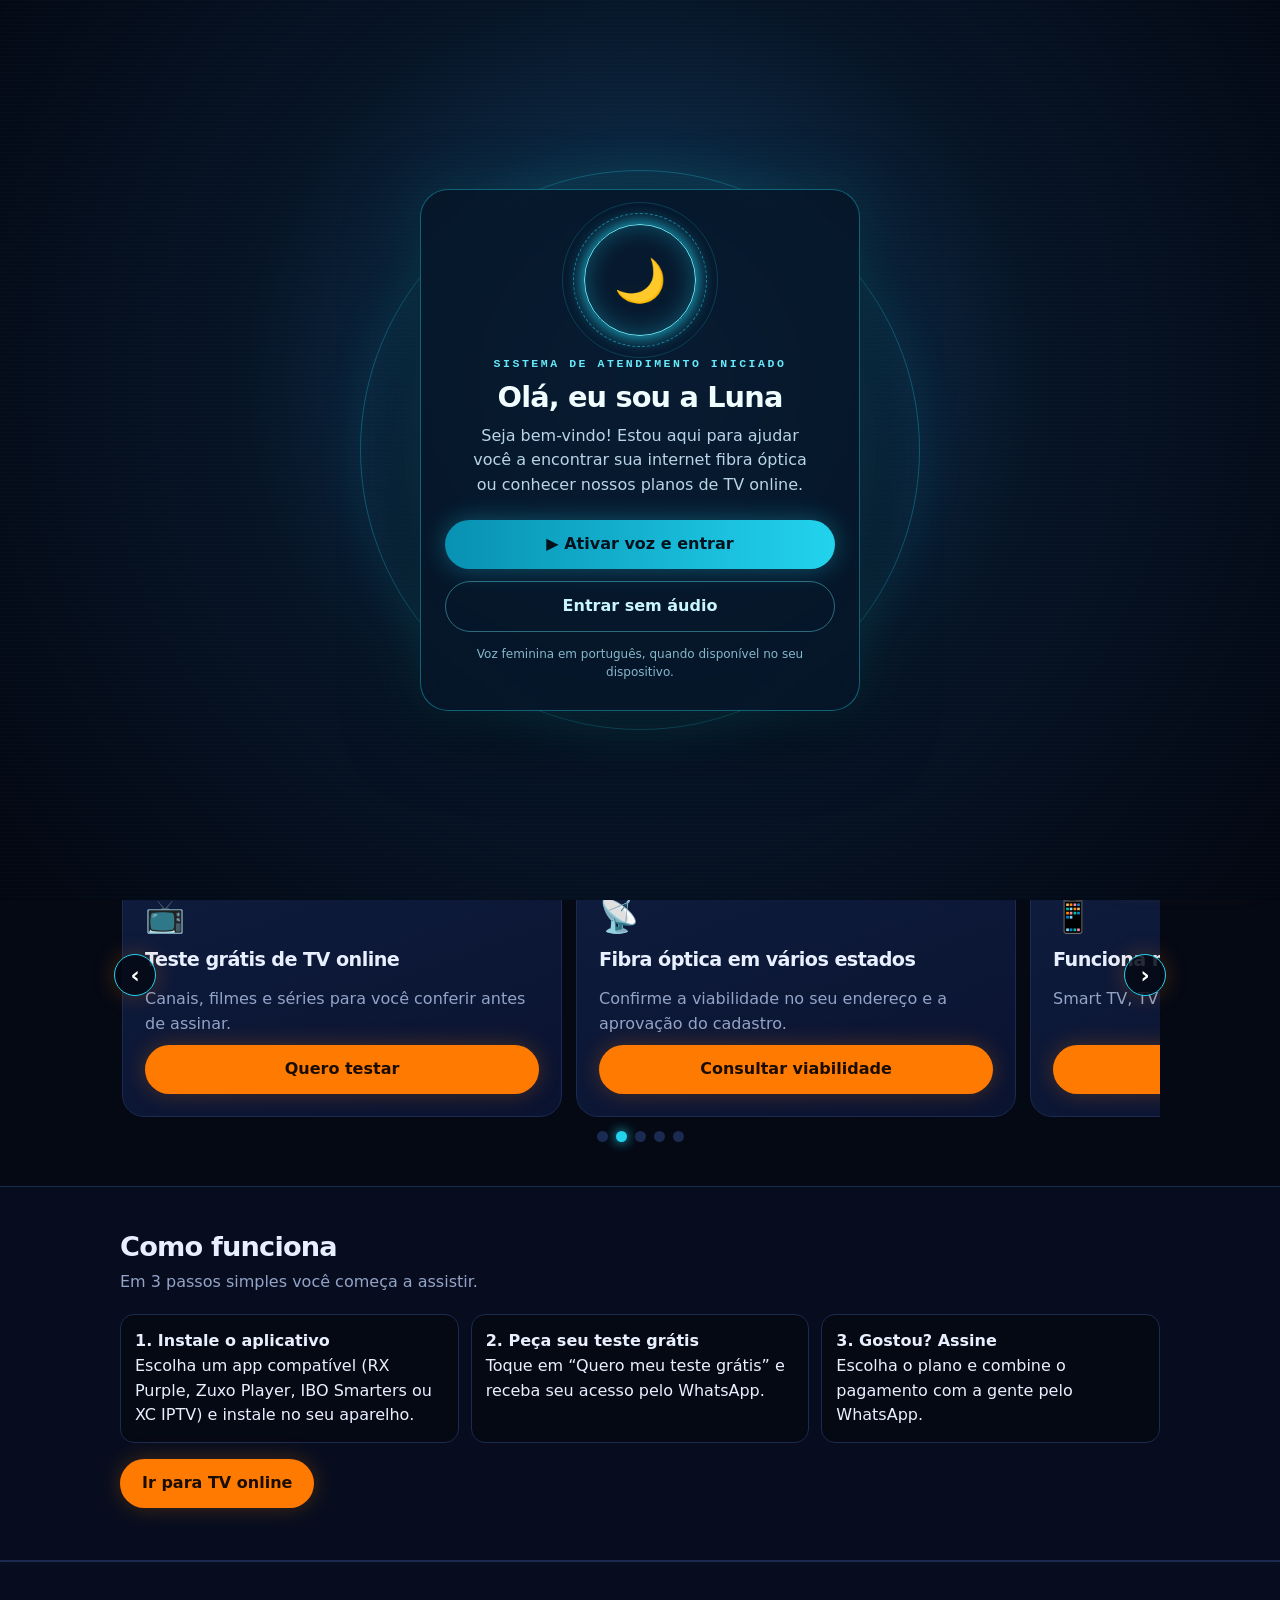
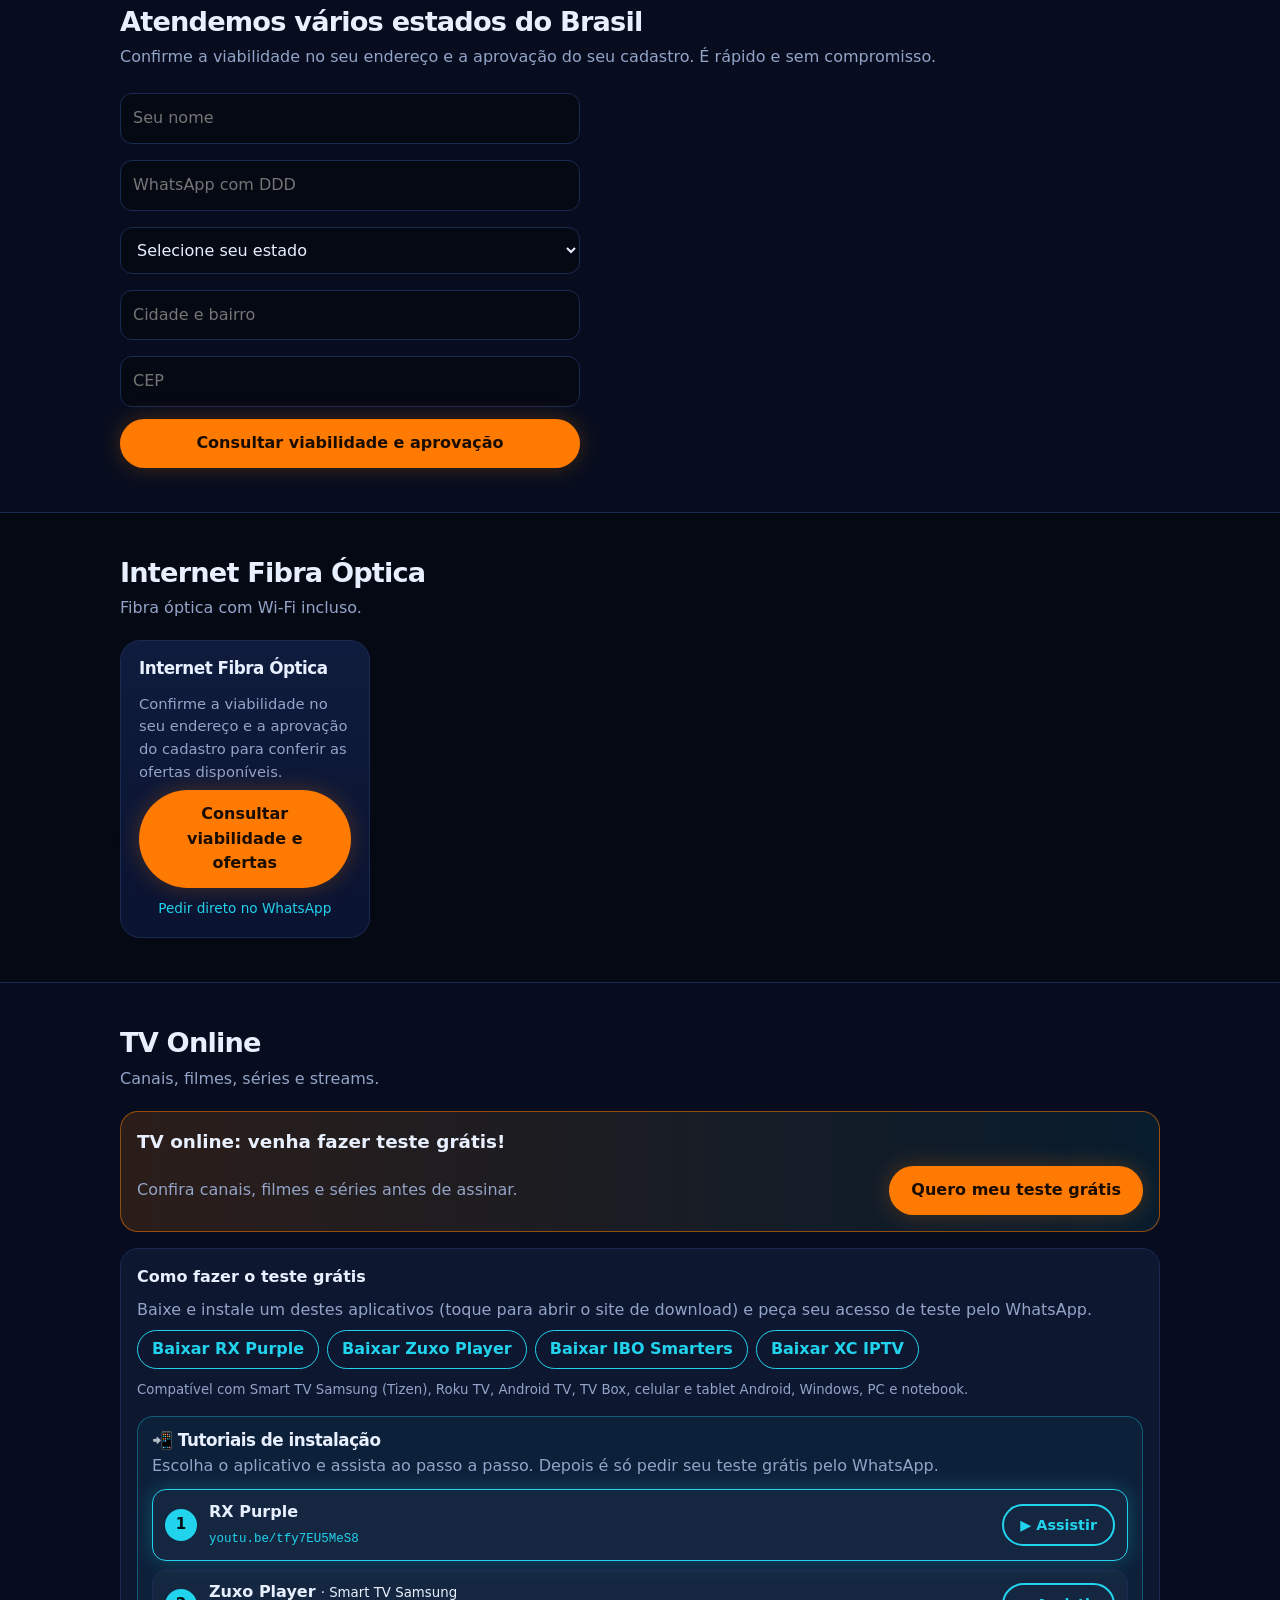
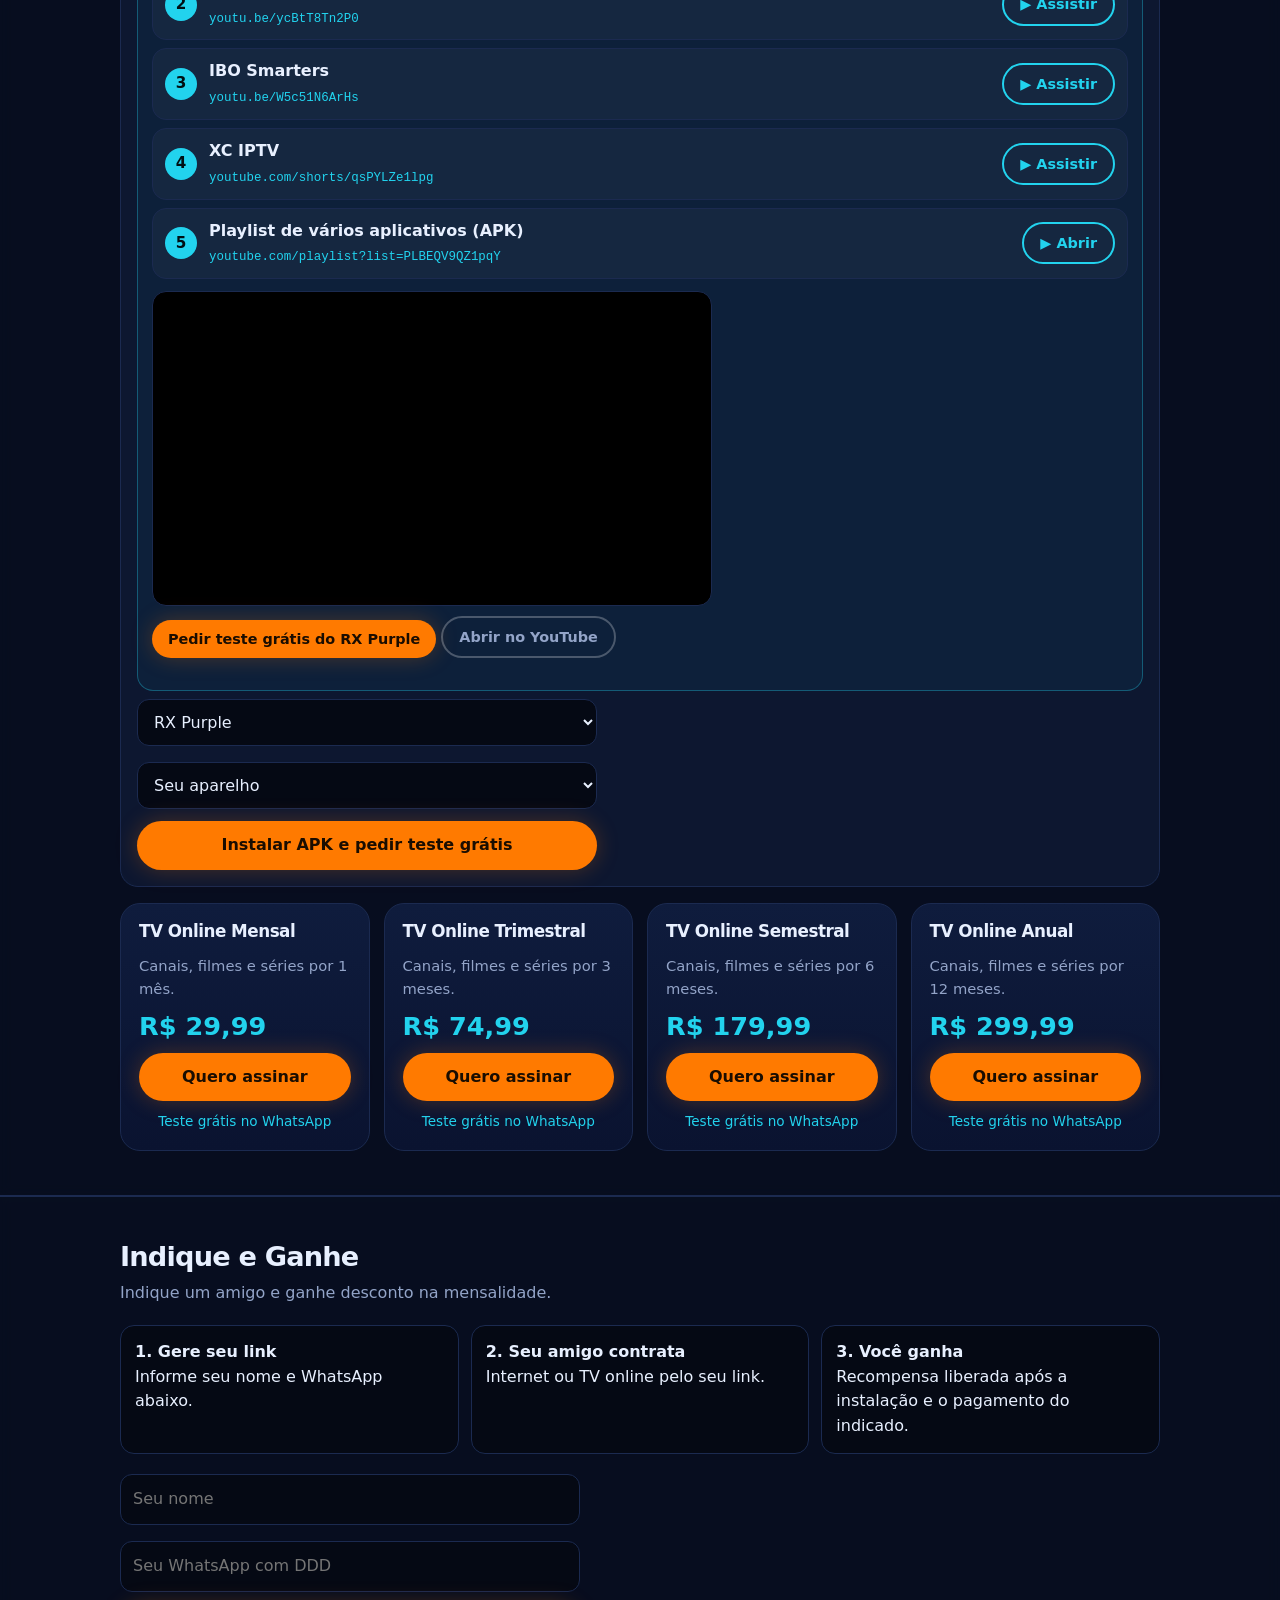
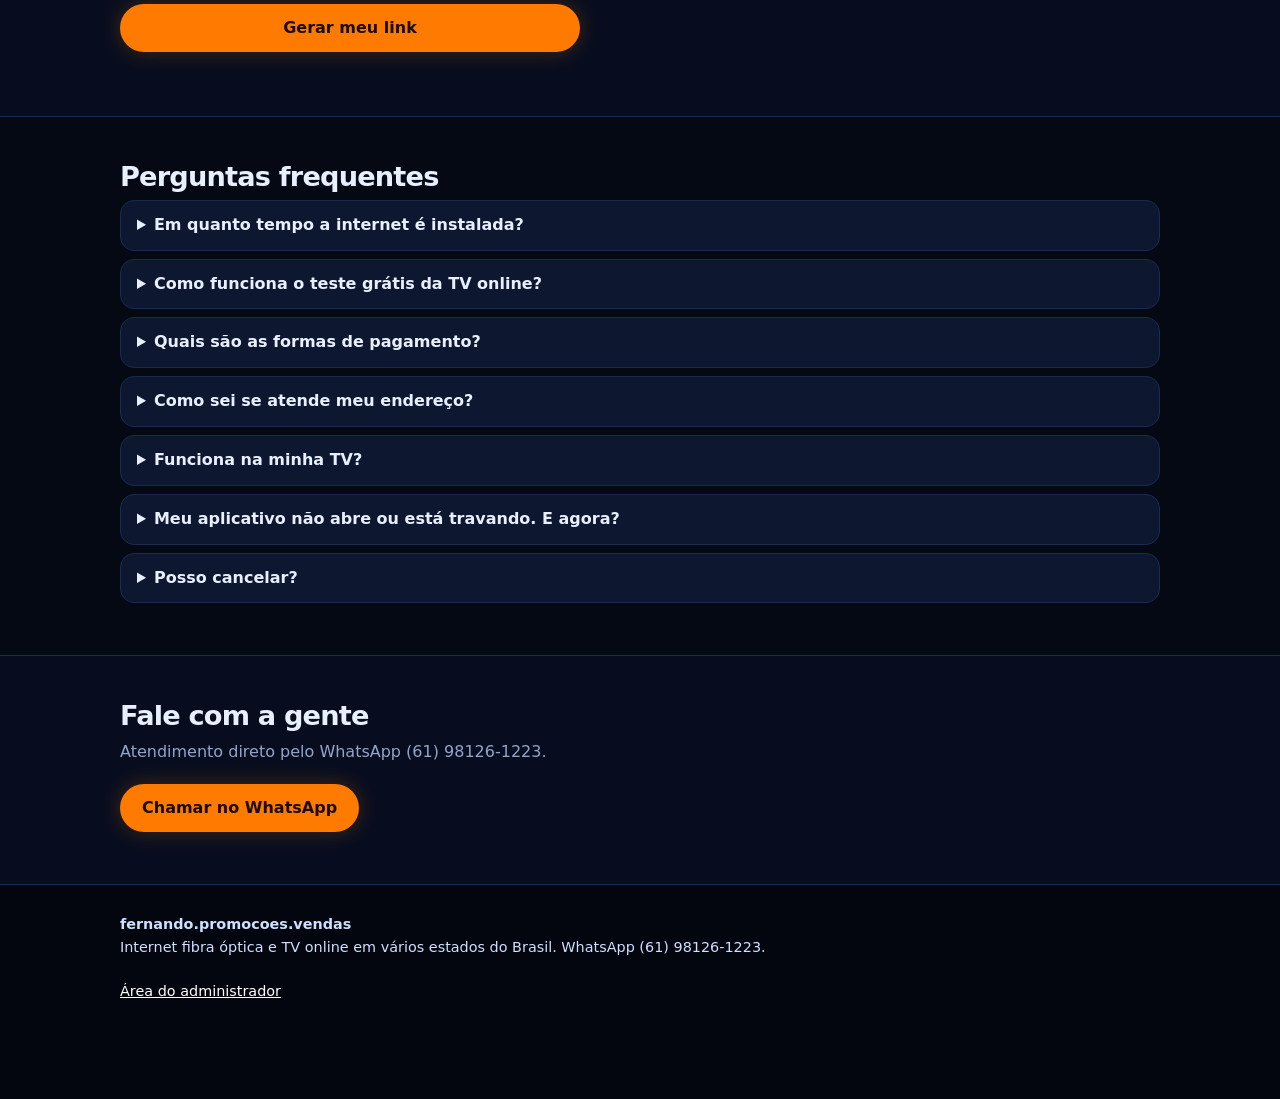
==== index-luna-integrada-anual-com-voz.html @ 21c2e7ca "Add files via upload" ====
<!DOCTYPE html><html lang="pt-BR"><head><meta charset="utf-8"><meta name="viewport" content="width=device-width, initial-scale=1, viewport-fit=cover"><title>fernando.promocoes.vendas | Internet Fibra Óptica e TV Online</title><meta name="description" content="Internet fibra óptica e TV online em vários estados do Brasil. Consulte a viabilidade e peça seu teste grátis de TV online."><link rel="icon" href="data:image/svg+xml,<svg xmlns=%22http://www.w3.org/2000/svg%22 viewBox=%220 0 100 100%22><text y=%22.9em%22 font-size=%2290%22>📡</text></svg>">
<style>
:root{--bg:#f4f7fc;--cd:#fff;--tx:#0b1b3a;--mu:#5b6b88;--bl:#0b2a5b;--or:#ff7a00;--ln:#dbe3f1;box-sizing:border-box;padding-top:env(safe-area-inset-top,0px);padding-bottom:env(safe-area-inset-bottom,0px);color-scheme:light}
@media (prefers-color-scheme:dark){:root:not([data-theme="light"]){--bg:#081226;--cd:#10203f;--tx:#eaf0ff;--mu:#9fb0d0;--bl:#143b80;--ln:#22345c;color-scheme:dark}}
:root[data-theme="dark"]{--bg:#081226;--cd:#10203f;--tx:#eaf0ff;--mu:#9fb0d0;--bl:#143b80;--ln:#22345c;color-scheme:dark}
html{scroll-padding-top:70px;scroll-behavior:smooth}*,*:before,*:after{box-sizing:inherit}
body{margin:0;background:var(--bg);color:var(--tx);font:16px/1.55 "Trebuchet MS",Verdana,sans-serif}
h1,h2,h3{font-family:"Arial Black","Trebuchet MS",sans-serif;line-height:1.15;margin:0 0 .5rem}
body:before{content:"";position:fixed;inset:0 0 auto;height:env(safe-area-inset-top,0px);background:var(--bl);z-index:30}
header{position:sticky;top:env(safe-area-inset-top,0px);z-index:20;background:var(--bl);color:#fff;display:flex;align-items:center;gap:12px;padding:10px 16px}
header b{font-family:"Arial Black",sans-serif;font-size:1rem;flex:1}header nav{display:none;gap:16px}header nav a{color:#fff;text-decoration:none;font-size:.9rem}
@media(min-width:820px){header nav{display:flex}}
button,.btn{font:inherit;font-weight:700;border:0;border-radius:999px;padding:12px 22px;background:var(--or);color:#1a0d00;cursor:pointer;text-decoration:none;display:inline-block;text-align:center}
button.alt,.btn.alt{background:transparent;color:inherit;border:2px solid currentColor}
button:focus-visible,a:focus-visible,input:focus-visible,select:focus-visible{outline:3px solid var(--or);outline-offset:2px}
.hero{background:linear-gradient(160deg,var(--bl),#06142e);color:#fff;padding:56px 20px 64px}
.hero div,section>div,footer div{max-width:1040px;margin:0 auto}
.hero h1{font-size:clamp(2rem,7vw,3.6rem);max-width:15ch}.hero p{max-width:44ch;color:#cfe0ff;font-size:1.1rem}
.hero .row{display:flex;gap:12px;flex-wrap:wrap;margin-top:1.4rem}
.stats{display:flex;gap:10px;flex-wrap:wrap;margin-top:1.6rem}.stats span{background:#ffffff18;border-radius:12px;padding:8px 14px;font-size:.9rem}
section{padding:44px 20px}section h2{font-size:1.7rem}section .sub{color:var(--mu);margin:0 0 1.2rem}
.grid{display:grid;gap:14px;grid-template-columns:repeat(auto-fill,minmax(230px,1fr))}
.card{background:var(--cd);border:1px solid var(--ln);border-radius:18px;padding:18px;display:flex;flex-direction:column;gap:6px}
.card h3{font-size:1.05rem}.card p{margin:0;color:var(--mu);font-size:.92rem;flex:1}.card b{font-size:1.4rem;color:var(--or)}.card small{color:var(--mu)}
.alt-bg{background:var(--cd);border-block:1px solid var(--ln)}
.steps{display:grid;gap:12px;grid-template-columns:repeat(auto-fit,minmax(220px,1fr));margin:1rem 0}.steps div{background:var(--bg);border-radius:14px;padding:14px;border:1px solid var(--ln)}
input,select{font:inherit;width:100%;padding:12px;border-radius:12px;border:1px solid var(--ln);background:var(--bg);color:var(--tx);margin:4px 0}
.form{display:grid;gap:8px;max-width:460px}.res{margin-top:12px;padding:14px;border-radius:14px;background:var(--bg);border:1px dashed var(--or);word-break:break-all}
details{background:var(--cd);border:1px solid var(--ln);border-radius:14px;padding:12px 16px;margin:8px 0}summary{cursor:pointer;font-weight:700}
footer{background:var(--bl);color:#cfe0ff;padding:28px 20px 96px;font-size:.9rem}footer a{color:#fff}
.wa{position:fixed;right:14px;bottom:calc(14px + env(safe-area-inset-bottom,0px));z-index:25;background:#25d366;color:#04230f;box-shadow:0 4px 14px #0005}
.dr{position:fixed;inset:0;background:#000a;z-index:40;display:none}.dr.on{display:flex}
#cart{margin-left:auto;width:min(420px,100%);height:100%;background:var(--cd);padding:calc(16px + env(safe-area-inset-top,0px)) 16px 16px;overflow:auto;display:flex;flex-direction:column;gap:10px;animation:sl .2s}
@keyframes sl{from{transform:translateX(30px);opacity:0}}
#md{margin:auto;width:min(520px,calc(100% - 24px));max-height:92%;overflow:auto;background:var(--cd);border-radius:20px;padding:20px}
.it{display:flex;gap:8px;align-items:center;border-bottom:1px solid var(--ln);padding:8px 0}.it span{flex:1}.it button{padding:4px 12px}
.tot{font-size:1.2rem;font-weight:700;display:flex;justify-content:space-between}
.pay label{display:block;border:1px solid var(--ln);border-radius:12px;padding:12px;margin:6px 0;cursor:pointer}.pay input{width:auto;margin-right:8px}
html:root:not([data-theme="zz"]){--bg:#050914;--cd:#0d1730;--tx:#e8f0ff;--mu:#93a4c8;--bl:#0a1530;--ln:#1b2a50;--cy:#22d3ee;color-scheme:dark}
body{font-family:"Segoe UI",system-ui,-apple-system,Roboto,sans-serif;background:radial-gradient(900px 500px at 90% -5%,#0e3a7a55,transparent),var(--bg)}
h1,h2,h3{font-family:"Segoe UI",system-ui,sans-serif;font-weight:800;letter-spacing:-.03em}
body:before{background:#050914}header{background:#050914d9;backdrop-filter:blur(14px);border-bottom:1px solid var(--ln)}
.hero{background:radial-gradient(520px 300px at 15% 0,#22d3ee30,transparent),radial-gradient(600px 380px at 95% 100%,#ff7a002e,transparent),linear-gradient(#12204a 1px,transparent 1px) 0 0/44px 44px,linear-gradient(90deg,#12204a 1px,transparent 1px) 0 0/44px 44px,#050914;padding:64px 20px 56px}
.hero h1{font-size:clamp(2.2rem,8vw,4rem)}.stats span{border:1px solid #22d3ee55;background:#22d3ee12;color:#bff4ff}
button,.btn{box-shadow:0 0 22px #ff7a0040}button.alt,.btn.alt{box-shadow:none;border-color:#ffffff40}
.card{background:linear-gradient(180deg,#0f1c3d,#0a1330);border-radius:20px;transition:border-color .2s,transform .2s}.card:hover{border-color:var(--cy);transform:translateY(-2px)}
.card b{color:var(--cy);font-size:1.6rem}.alt-bg{background:#080f22}footer{background:#03060f}
.free{display:flex;flex-wrap:wrap;gap:10px;align-items:center;margin:0 0 16px;padding:16px;border-radius:18px;border:1px solid #ff7a0088;background:linear-gradient(90deg,#ff7a0026,#22d3ee14)}.free b{flex:1 1 100%;font-size:1.15rem}.free span{flex:1 1 200px;color:var(--mu)}
.apps{margin:0 0 16px;padding:16px;border:1px solid var(--ln);border-radius:18px;background:var(--cd)}.apps p{color:var(--mu);margin:8px 0}.chips{display:flex;flex-wrap:wrap;gap:8px}.chips span,.chips a{text-decoration:none;padding:6px 14px;border-radius:999px;border:1px solid var(--cy);color:var(--cy);font-weight:700}
.ql{color:var(--cy);font-size:.85rem;text-align:center;text-decoration:none;padding-top:4px}
.lk{display:flex;flex-wrap:wrap;gap:10px;align-items:center;margin-top:18px;padding:10px 12px;border:1px solid #22d3ee55;border-radius:16px;background:#ffffff0a;max-width:560px}.lk span{flex:1 1 180px;font:.9rem ui-monospace,Menlo,Consolas,monospace;color:#bff4ff;word-break:break-all}.lk button,.lk .btn{padding:8px 16px;font-size:.9rem}
#bg{position:fixed;inset:0;z-index:-1;overflow:hidden;background:#050914}
#bg:after{content:"";position:absolute;inset:0;background:linear-gradient(#05091455,#050914bb)}
.bgs{position:absolute;inset:-6%;opacity:0;transition:opacity 1.8s ease;animation:kb 20s ease-in-out infinite alternate}.bgs.on{opacity:1}
@keyframes kb{from{transform:scale(1) translate(0,0)}to{transform:scale(1.08) translate(-2%,-1.5%)}}
.b1{background:repeating-linear-gradient(115deg,transparent 0 46px,#22d3ee22 46px 47px,transparent 47px 120px),radial-gradient(600px 400px at 20% 20%,#22d3ee33,transparent),radial-gradient(700px 500px at 85% 80%,#2563eb40,transparent)}
.b2{background:radial-gradient(#22d3ee55 1.5px,transparent 2px) 0 0/42px 42px,radial-gradient(700px 450px at 80% 15%,#ff7a002b,transparent),radial-gradient(600px 400px at 10% 90%,#22d3ee26,transparent)}
.b3{background:conic-gradient(from 200deg at 70% 40%,#7c3aed40,#22d3ee26,#ff7a0026,#7c3aed40),radial-gradient(500px 350px at 20% 80%,#22d3ee26,transparent)}
.bimg{background-size:cover;background-position:center}
#bg i{position:absolute;z-index:1;height:2px;width:40vw;top:var(--t);left:-45vw;background:linear-gradient(90deg,transparent,#22d3ee,transparent);opacity:.75;transform:rotate(-12deg);animation:fl 7s linear infinite var(--d)}
@keyframes fl{to{left:110vw}}
.hero{background:linear-gradient(#05091400,#05091466)}.alt-bg{background:#080f22cc;backdrop-filter:blur(6px)}
.tut{margin:14px 0 4px;padding:14px;border:1px solid #22d3ee55;border-radius:16px;background:#22d3ee0d}.tut h3{margin:0 0 4px;font-size:1.05rem}.tut p{margin:0 0 10px}.tut .vid{width:min(320px,100%);aspect-ratio:9/16;border-radius:14px;overflow:hidden;background:#000;border:1px solid var(--ln)}.tut iframe{width:100%;height:100%;border:0;display:block}.tut .btn{margin-top:10px;padding:8px 16px;font-size:.9rem}
/* ===== NOVIDADES: brilho nos botões, carrossel, faixa em movimento ===== */
button,.btn{position:relative;overflow:hidden;transition:transform .2s,box-shadow .25s,filter .25s}
.wa{position:fixed!important;animation:pulse 2.6s ease-in-out infinite}
@keyframes pulse{0%,100%{box-shadow:0 4px 14px #0005,0 0 0 0 #25d36680}50%{box-shadow:0 4px 14px #0005,0 0 0 12px #25d36600}}
button:before,.btn:before{content:"";position:absolute;top:0;left:-80%;width:50%;height:100%;background:linear-gradient(100deg,transparent,#ffffff88,transparent);transform:skewX(-20deg);transition:left .6s;pointer-events:none}
button:hover,.btn:hover,button:focus-visible,.btn:focus-visible{transform:translateY(-2px) scale(1.04);filter:brightness(1.12);box-shadow:0 0 0 2px #22d3ee99,0 0 24px #22d3eecc,0 0 56px #ff7a0077}
button:hover:before,.btn:hover:before,button:focus-visible:before,.btn:focus-visible:before{left:140%}
button:active,.btn:active{transform:scale(.97)}
.wa:hover{box-shadow:0 0 0 2px #25d366,0 0 28px #25d366cc,0 0 56px #25d36688}
header nav a{transition:color .2s,text-shadow .2s}header nav a:hover{color:#22d3ee;text-shadow:0 0 14px #22d3eecc}
.card:hover{box-shadow:0 0 0 1px #22d3ee88,0 0 28px #22d3ee44}
.chips a{transition:box-shadow .2s,background .2s,transform .2s}.chips a:hover{background:#22d3ee22;box-shadow:0 0 18px #22d3eeaa;transform:translateY(-2px)}
.ql:hover{text-shadow:0 0 12px #22d3eecc}
details{transition:border-color .2s,box-shadow .2s}details:hover{border-color:var(--cy);box-shadow:0 0 18px #22d3ee33}
.steps div{transition:transform .2s,box-shadow .2s,border-color .2s}.steps div:hover{transform:translateY(-3px);border-color:var(--cy);box-shadow:0 0 22px #22d3ee44}
.mq{overflow:hidden;padding:14px 0;border-block:1px solid var(--ln);background:#080f22b3;-webkit-mask-image:linear-gradient(90deg,transparent,#000 8%,#000 92%,transparent);mask-image:linear-gradient(90deg,transparent,#000 8%,#000 92%,transparent)}
.mq .mt{display:flex;gap:12px;width:max-content;animation:mq 32s linear infinite}.mq:hover .mt{animation-play-state:paused}
.mq span{white-space:nowrap;padding:8px 18px;border-radius:999px;border:1px solid #22d3ee66;background:#22d3ee12;color:#bff4ff;font-weight:700;transition:box-shadow .2s,transform .2s}
.mq span:hover{box-shadow:0 0 20px #22d3eecc;transform:scale(1.07)}
@keyframes mq{to{transform:translateX(-50%)}}
.car{position:relative}
.trk{display:flex;gap:14px;overflow-x:auto;scroll-snap-type:x mandatory;scrollbar-width:none;scroll-behavior:smooth;padding:6px 2px 14px}.trk::-webkit-scrollbar{display:none}
.sl{flex:0 0 min(88%,440px);scroll-snap-align:center;min-height:210px;padding:22px;border-radius:22px;border:1px solid var(--ln);background:linear-gradient(160deg,#0f1c3d,#0a1330);display:flex;flex-direction:column;gap:8px;transition:box-shadow .3s,border-color .3s,transform .3s}
.sl:hover{border-color:var(--cy);box-shadow:0 0 30px #22d3ee44;transform:translateY(-3px)}
.sl i{font-style:normal;font-size:2rem}.sl h3{font-size:1.2rem}.sl p{margin:0;color:var(--mu);flex:1}
.cb{position:absolute!important;top:42%;transform:translateY(-50%);width:42px;height:42px;padding:0;border-radius:50%;background:#050914d9;color:#fff;border:1px solid var(--cy);font-size:1.4rem;line-height:1;z-index:2}
.cb:hover{transform:translateY(-50%) scale(1.1)}.cb.pv{left:-6px}.cb.nx{right:-6px}
.dots{display:flex;gap:8px;justify-content:center}.dots button{width:11px;height:11px;padding:0;border-radius:50%;background:var(--ln);box-shadow:none}.dots button.on{background:var(--cy);box-shadow:0 0 12px var(--cy)}
.dots button:hover{transform:scale(1.3)}
.tut .vid.w{width:min(560px,100%);aspect-ratio:16/9}
#tvtabs{margin:10px 0 12px}#tvtabs button{padding:8px 16px;font-size:.9rem;color:var(--cy);border-color:var(--cy)}#tvtabs button.on{background:var(--cy);color:#001014;box-shadow:0 0 18px #22d3eecc}
#tvbox .vid{width:min(560px,100%);aspect-ratio:16/9;border-radius:14px;overflow:hidden;background:#000;border:1px solid var(--ln)}#tvbox .vid.v{width:min(320px,100%);aspect-ratio:9/16}#tvbox iframe{width:100%;height:100%;border:0;display:block}#tvbox .soon{padding:16px;border:1px dashed var(--cy);border-radius:14px}
.tvl{display:grid;gap:8px;margin:10px 0 14px}.tvr{display:grid;grid-template-columns:34px 1fr auto;gap:10px;align-items:center;padding:10px 12px;border:1px solid var(--ln);border-radius:14px;background:#ffffff08;transition:border-color .2s,box-shadow .2s}.tvr.on{border-color:var(--cy);box-shadow:0 0 20px #22d3ee44}.tvr:hover{border-color:var(--cy)}
.tvr .n{display:grid;place-items:center;width:32px;height:32px;border-radius:50%;background:var(--cy);color:#001014;font-size:.95rem}.tvr .nm{min-width:0}.tvr .lkx{font:.78rem ui-monospace,Menlo,Consolas,monospace;color:var(--cy);word-break:break-all;text-decoration:none}.tvr button{padding:8px 16px;font-size:.9rem;color:var(--cy);border-color:var(--cy)}
@media(prefers-reduced-motion:reduce){*{animation:none!important;scroll-behavior:auto!important}}

/* ===== Chat da Luna ===== */
#luna-launch{position:fixed;right:16px;bottom:88px;z-index:60;border:1px solid #22d3ee;background:#0b1b3a;color:#fff;padding:12px 18px;border-radius:999px;box-shadow:0 4px 20px #0008}
#luna-panel{position:fixed;right:16px;bottom:146px;z-index:61;width:min(360px,calc(100vw - 24px));height:min(520px,calc(100dvh - 180px));display:none;flex-direction:column;overflow:hidden;border:1px solid #22d3ee88;border-radius:18px;background:#0d1730;color:#e8f0ff;box-shadow:0 12px 40px #0009}
#luna-panel.open{display:flex}
#luna-head{display:flex;align-items:center;gap:10px;padding:13px 14px;background:#0a1530;border-bottom:1px solid #1b2a50}
#luna-head strong{flex:1}
#luna-close{padding:5px 12px;background:transparent;color:#fff;border:1px solid #ffffff55;box-shadow:none}
#luna-messages{flex:1;overflow:auto;padding:12px;display:flex;flex-direction:column;gap:10px}
.luna-msg{max-width:88%;padding:10px 12px;border-radius:14px;white-space:pre-wrap;overflow-wrap:anywhere;font-size:.94rem}
.luna-msg.bot{align-self:flex-start;background:#17284b;border:1px solid #2a416e}
.luna-msg.user{align-self:flex-end;background:#0b6475;color:#fff}
#luna-form{display:flex;gap:8px;padding:10px;border-top:1px solid #1b2a50}
#luna-input{flex:1;min-width:0;margin:0;background:#081226;color:#fff;border-color:#33466d}
#luna-send{padding:10px 14px}
#luna-status{padding:0 12px 8px;color:#93a4c8;font-size:.78rem;min-height:18px}
@media(max-width:480px){#luna-panel{right:8px;bottom:138px;width:calc(100vw - 16px);height:min(65dvh,520px)}#luna-launch{right:12px;bottom:82px}}


/* ===== Boas-vindas tecnológica e voz da Luna ===== */
#luna-intro{position:fixed;inset:0;z-index:120;display:grid;place-items:center;padding:22px;background:radial-gradient(circle at 50% 42%,#123e61 0%,#071426 48%,#030711 100%);color:#eafaff;overflow:hidden}
#luna-intro:before{content:"";position:absolute;width:min(78vw,560px);aspect-ratio:1;border:1px solid #22d3ee55;border-radius:50%;box-shadow:0 0 50px #22d3ee18,inset 0 0 50px #22d3ee18;animation:lunaOrbit 16s linear infinite}
#luna-intro:after{content:"";position:absolute;inset:0;background:repeating-linear-gradient(0deg,transparent 0 3px,#22d3ee08 4px);pointer-events:none}
.luna-welcome{position:relative;z-index:1;width:min(440px,100%);text-align:center;padding:34px 24px 28px;border:1px solid #22d3ee66;border-radius:28px;background:#071629d9;box-shadow:0 0 55px #22d3ee24,0 22px 70px #0009;backdrop-filter:blur(14px)}
.luna-core{width:112px;height:112px;margin:0 auto 20px;border-radius:50%;display:grid;place-items:center;font-size:42px;color:#aaf7ff;border:1px solid #67e8f9;box-shadow:0 0 18px #22d3ee, inset 0 0 24px #22d3ee55;position:relative;animation:lunaPulse 2.8s ease-in-out infinite}
.luna-core:before,.luna-core:after{content:"";position:absolute;inset:-12px;border:1px dashed #22d3ee88;border-radius:50%;animation:lunaOrbit 12s linear infinite}
.luna-core:after{inset:-23px;border-style:solid;border-color:#22d3ee33;animation-direction:reverse;animation-duration:18s}
.luna-welcome .eyebrow{font:700 .72rem/1.4 ui-monospace,monospace;letter-spacing:.22em;color:#67e8f9;text-transform:uppercase}
.luna-welcome h2{margin:9px 0;color:#f0fdff;font-size:1.8rem}
.luna-welcome p{color:#b9d5e7;margin:0 auto 22px;max-width:340px}
#luna-enter{width:100%;background:linear-gradient(90deg,#0891b2,#22d3ee);color:#03121d;box-shadow:0 0 24px #22d3ee55}
#luna-silent{margin-top:12px;background:transparent;border:1px solid #67e8f966;color:#c8f6ff;width:100%;box-shadow:none}
#luna-voice-status{font-size:.75rem;color:#86b7c9;margin-top:13px;min-height:18px}
@keyframes lunaOrbit{to{transform:rotate(360deg)}}
@keyframes lunaPulse{0%,100%{transform:scale(.98);box-shadow:0 0 18px #22d3ee, inset 0 0 24px #22d3ee55}50%{transform:scale(1.04);box-shadow:0 0 34px #22d3ee,inset 0 0 30px #22d3ee77}}
@media(prefers-reduced-motion:reduce){#luna-intro:before,.luna-core,.luna-core:before,.luna-core:after{animation:none!important}}

</style></head><body>
<div id="bg" aria-hidden="true"><div class="bgs b1 on"></div><div class="bgs b2"></div><div class="bgs b3"></div><i style="--t:18%;--d:0s"></i><i style="--t:48%;--d:2.5s"></i><i style="--t:78%;--d:4.5s"></i></div>
<div id="luna-intro" role="dialog" aria-modal="true" aria-labelledby="luna-welcome-title">
  <div class="luna-welcome">
    <div class="luna-core" aria-hidden="true">🌙</div>
    <div class="eyebrow">Sistema de atendimento iniciado</div>
    <h2 id="luna-welcome-title">Olá, eu sou a Luna</h2>
    <p>Seja bem-vindo! Estou aqui para ajudar você a encontrar sua internet fibra óptica ou conhecer nossos planos de TV online.</p>
    <button id="luna-enter" type="button">▶ Ativar voz e entrar</button>
    <button id="luna-silent" type="button">Entrar sem áudio</button>
    <div id="luna-voice-status" aria-live="polite">Voz feminina em português, quando disponível no seu dispositivo.</div>
  </div>
</div>
<header><b>📡 fernando.promocoes.vendas</b><nav><a href="#internet">Internet</a><a href="#tv">TV online</a><a href="#como">Como funciona</a><a href="#indique">Indique e Ganhe</a><a href="#faq">Dúvidas</a></nav><button id="bc" aria-label="Abrir carrinho">🛒 <span id="cn">0</span></button></header>
<div class="hero"><div><h1>Fibra óptica e TV online com preço de promoção</h1><p>Internet estável, instalação rápida e suporte direto no WhatsApp. Atendimento em vários estados do Brasil.</p><div class="row"><a class="btn" href="#viabilidade">Consultar viabilidade</a><a class="btn alt" href="#tv">TV: teste grátis</a></div><div class="stats"><span>Vários estados do Brasil</span><span>Wi-Fi incluso</span><span>Fibra óptica de alta velocidade</span><span>Teste grátis de TV</span><span>Suporte humano</span></div><div class="lk"><span id="lu"></span><a class="btn alt" id="lw" target="_blank" rel="noopener" href="#">Enviar no WhatsApp</a></div></div></div>
<div class="mq" aria-label="Categorias de canais"><div class="mt" id="mt"></div></div>
<section id="destaques"><div><h2>Destaques</h2><p class="sub">Deslize para ver o que você encontra por aqui.</p>
<div class="car"><button class="cb pv" id="cp0" aria-label="Anterior">‹</button><div class="trk" id="trk">
<div class="sl"><i>📺</i><h3>Teste grátis de TV online</h3><p>Canais, filmes e séries para você conferir antes de assinar.</p><a class="btn" href="#tv">Quero testar</a></div>
<div class="sl"><i>📡</i><h3>Fibra óptica em vários estados</h3><p>Confirme a viabilidade no seu endereço e a aprovação do cadastro.</p><a class="btn" href="#viabilidade">Consultar viabilidade</a></div>
<div class="sl"><i>📱</i><h3>Funciona no seu aparelho</h3><p>Smart TV, TV Box, celular, tablet, PC e notebook.</p><a class="btn" href="#como">Ver como funciona</a></div>
<div class="sl"><i>🎁</i><h3>Indique e Ganhe</h3><p>Gere seu link, indique amigos e ganhe desconto na mensalidade.</p><a class="btn" href="#indique">Gerar meu link</a></div>
<div class="sl"><i>💬</i><h3>Suporte direto no WhatsApp</h3><p>Atendimento humano para instalação, dúvidas e testes.</p><a class="btn" target="_blank" rel="noopener" href="https://wa.me/5561981261223?text=Ol%C3%A1!%20Quero%20saber%20mais%20sobre%20internet%20e%20TV%20online.">Chamar agora</a></div>
</div><button class="cb nx" id="cn0" aria-label="Próximo">›</button></div><div class="dots" id="dots"></div></div></section>
<section id="como" class="alt-bg"><div><h2>Como funciona</h2><p class="sub">Em 3 passos simples você começa a assistir.</p>
<div class="steps"><div><b>1. Instale o aplicativo</b><br>Escolha um app compatível (RX Purple, Zuxo Player, IBO Smarters ou XC IPTV) e instale no seu aparelho.</div><div><b>2. Peça seu teste grátis</b><br>Toque em “Quero meu teste grátis” e receba seu acesso pelo WhatsApp.</div><div><b>3. Gostou? Assine</b><br>Escolha o plano e combine o pagamento com a gente pelo WhatsApp.</div></div>
<a class="btn" href="#tv">Ir para TV online</a></div></section>
<section id="viabilidade" class="alt-bg"><div><h2>Atendemos vários estados do Brasil</h2><p class="sub">Confirme a viabilidade no seu endereço e a aprovação do seu cadastro. É rápido e sem compromisso.</p><div class="form"><input id="vn" placeholder="Seu nome"><input id="vt" inputmode="tel" placeholder="WhatsApp com DDD"><select id="ve"><option value="">Selecione seu estado</option><option>Acre</option><option>Alagoas</option><option>Amapá</option><option>Amazonas</option><option>Bahia</option><option>Ceará</option><option>Distrito Federal</option><option>Espírito Santo</option><option>Goiás</option><option>Maranhão</option><option>Mato Grosso</option><option>Mato Grosso do Sul</option><option>Minas Gerais</option><option>Pará</option><option>Paraíba</option><option>Paraná</option><option>Pernambuco</option><option>Piauí</option><option>Rio de Janeiro</option><option>Rio Grande do Norte</option><option>Rio Grande do Sul</option><option>Rondônia</option><option>Roraima</option><option>Santa Catarina</option><option>São Paulo</option><option>Sergipe</option><option>Tocantins</option></select><input id="vc" placeholder="Cidade e bairro"><input id="vp" inputmode="numeric" placeholder="CEP"><button id="vb">Consultar viabilidade e aprovação</button></div><div id="vr"></div></div></section>
<main id="secs"></main>
<section id="indique" class="alt-bg"><div><h2>Indique e Ganhe</h2><p class="sub">Indique um amigo e ganhe desconto na mensalidade.</p>
<div class="steps"><div><b>1. Gere seu link</b><br>Informe seu nome e WhatsApp abaixo.</div><div><b>2. Seu amigo contrata</b><br>Internet ou TV online pelo seu link.</div><div><b>3. Você ganha</b><br>Recompensa liberada após a instalação e o pagamento do indicado.</div></div>
<div class="form"><input id="rn" placeholder="Seu nome"><input id="rt" inputmode="tel" placeholder="Seu WhatsApp com DDD"><button id="rg">Gerar meu link</button></div><div id="rr"></div>
<p class="sub" id="rc"></p></div></section>
<section id="faq"><div><h2>Perguntas frequentes</h2>
<details><summary>Em quanto tempo a internet é instalada?</summary><p>Após a confirmação do pedido, nossa equipe agenda a instalação pelo WhatsApp, normalmente em poucos dias úteis.</p></details>
<details><summary>Como funciona o teste grátis da TV online?</summary><p>Instale um dos aplicativos compatíveis (RX Purple, Zuxo Player, IBO Smarters ou XC IPTV), peça o teste pelo WhatsApp e confira canais, filmes e séries antes de assinar.</p></details>
<details><summary>Quais são as formas de pagamento?</summary><p>Pix, cartão de crédito e boleto. O pagamento é combinado com você ao enviar o pedido.</p></details>
<details><summary>Como sei se atende meu endereço?</summary><p>Use a consulta de viabilidade no topo do site. Confirmamos a cobertura no seu endereço e a aprovação do cadastro pelo WhatsApp.</p></details><details><summary>Funciona na minha TV?</summary><p>Funciona em Smart TV (Samsung/Tizen, Android TV, Roku TV), TV Box, celular, tablet, PC e notebook. Escolha seu aparelho na seção de TV online e a gente indica o aplicativo certo.</p></details><details><summary>Meu aplicativo não abre ou está travando. E agora?</summary><p>Feche e abra o app, confira se a internet está estável, reinicie o aparelho e atualize o aplicativo. Se continuar, chame o suporte no WhatsApp que ajudamos.</p></details><details><summary>Posso cancelar?</summary><p>Sim. Fale com o suporte pelo WhatsApp e explicamos as condições do seu plano.</p></details></div></section>
<section class="alt-bg" id="contato"><div><h2>Fale com a gente</h2><p class="sub">Atendimento direto pelo WhatsApp (61) 98126-1223.</p><a class="btn" target="_blank" rel="noopener" href="https://wa.me/5561981261223?text=Ol%C3%A1!%20Quero%20saber%20mais%20sobre%20internet%20e%20TV%20online.">Chamar no WhatsApp</a></div></section>
<footer><div><b>fernando.promocoes.vendas</b><br>Internet fibra óptica e TV online em vários estados do Brasil. WhatsApp (61) 98126-1223.<br><br><a href="#" id="ad">Área do administrador</a></div></footer>

<div id="luna-panel" role="dialog" aria-label="Atendimento com Luna" aria-modal="false">
  <div id="luna-head"><strong>🌙 Luna | Atendimento virtual</strong><button id="luna-close" type="button" aria-label="Fechar chat">✕</button></div>
  <div id="luna-messages" aria-live="polite">
    <div class="luna-msg bot">Olá! Eu sou a Luna, assistente da Fernando Promoções e Vendas. 😊
Posso ajudar com informações sobre internet fibra óptica e TV online. O que você gostaria de saber?</div>
  </div>
  <div id="luna-status"></div>
  <form id="luna-form">
    <input id="luna-input" type="text" maxlength="1000" autocomplete="off" placeholder="Digite sua mensagem..." aria-label="Sua mensagem">
    <button id="luna-send" type="submit">Enviar</button>
  </form>
</div>
<button id="luna-launch" type="button" aria-expanded="false">🌙 Fale com a Luna</button>

<a class="btn wa" target="_blank" rel="noopener" href="https://wa.me/5561981261223?text=Ol%C3%A1!%20Quero%20testar%20a%20TV%20online.">💬 WhatsApp</a>
<div class="dr" id="dc"><aside id="cart" aria-label="Carrinho"></aside></div>
<div class="dr" id="dm"><div id="md"></div></div>
<script>
var WA="5561981261223",$=function(s){return document.querySelector(s)};
function ld(k,f){try{return JSON.parse(localStorage.getItem(k))||f}catch(e){return f}}
function sv(k,v){try{localStorage.setItem(k,JSON.stringify(v))}catch(e){}}
function esc(s){return String(s).replace(/[&<>"']/g,function(c){return{"&":"&amp;","<":"&lt;",">":"&gt;",'"':"&quot;","'":"&#39;"}[c]})}
function $$(v){return"R$ "+Number(v).toFixed(2).replace(".",",")}
var base=[
{id:"i1",n:"Internet Fibra Óptica",p:0,c:"Internet",d:"Confirme a viabilidade no seu endereço e a aprovação do cadastro para conferir as ofertas disponíveis."},



{id:"t1",n:"TV Online Mensal",p:29.99,c:"TV",d:"Canais, filmes e séries por 1 mês."},
{id:"t2",n:"TV Online Trimestral",p:74.99,c:"TV",d:"Canais, filmes e séries por 3 meses."},
{id:"t3",n:"TV Online Semestral",p:179.99,c:"TV",d:"Canais, filmes e séries por 6 meses."},
{id:"t4",n:"TV Online Anual",p:299.99,c:"TV",d:"Canais, filmes e séries por 12 meses."},





];
var titles={Internet:"Internet Fibra Óptica",TV:"TV Online",Combos:"Combos Internet + TV",Loja:"Loja"};
var subs={Internet:"Fibra óptica com Wi-Fi incluso.",TV:"Canais, filmes, séries e streams.",Combos:"Contrate junto e peça condições especiais.",Loja:"Equipamentos e acessórios."};
var custom=ld("fpv_c",[]),cart=ld("fpv_k",{}),cup=0,ref="",d={},st=0;
function all(){return base.concat(custom)}
function find(id){return all().filter(function(x){return x.id===id})[0]}
function render(){var cs=[];all().forEach(function(x){if(cs.indexOf(x.c)<0)cs.push(x.c)});
$("#secs").innerHTML=cs.map(function(c,i){var id=c.toLowerCase().replace(/\W/g,"")||"x"+i;
return'<section id="'+esc(id)+'"'+(i%2?' class="alt-bg"':"")+'><div><h2>'+esc(titles[c]||c)+'</h2><p class="sub">'+esc(subs[c]||"Veja as opções disponíveis.")+'</p>'+(c==="TV"?'<div class="free"><b>TV online: venha fazer teste grátis!</b><span>Confira canais, filmes e séries antes de assinar.</span><a class="btn" target="_blank" rel="noopener" href="https://wa.me/'+WA+'?text='+encodeURIComponent("Olá! Quero fazer o teste grátis da TV online.")+'">Quero meu teste grátis</a></div><div class="apps"><b>Como fazer o teste grátis</b><p>Baixe e instale um destes aplicativos (toque para abrir o site de download) e peça seu acesso de teste pelo WhatsApp.</p><div class="chips"><a target="_blank" rel="noopener" href="https://rxpurple.com/app/">Baixar RX Purple</a><a target="_blank" rel="noopener" href="https://zuxoplayer.com/?lang=pt#devices">Baixar Zuxo Player</a><a target="_blank" rel="noopener" href="https://ibosmarters.com/#downloads">Baixar IBO Smarters</a><a target="_blank" rel="noopener" href="https://play.google.com/store/apps/details?id=com.nathnetwork.xciptv&hl=pt_BR&pli=1">Baixar XC IPTV</a></div><p><small>Compatível com Smart TV Samsung (Tizen), Roku TV, Android TV, TV Box, celular e tablet Android, Windows, PC e notebook.</small></p><div class="tut" id="tutoriais"><h3>📲 Tutoriais de instalação</h3><p>Escolha o aplicativo e assista ao passo a passo. Depois é só pedir seu teste grátis pelo WhatsApp.</p><div class="tvl" id="tvtabs"></div><div id="tvbox"></div></div><div class="form"><select id="ta"><option>RX Purple</option><option>Zuxo Player</option><option>IBO Smarters</option><option>XC IPTV</option></select><select id="td"><option value="">Seu aparelho</option><option>Smart TV Samsung (Tizen)</option><option>Roku TV</option><option>Smart TV Android</option><option>TV Box</option><option>Celular Android</option><option>Tablet</option><option>Windows / PC / Notebook</option></select><button id="tb">Instalar APK e pedir teste grátis</button></div></div>':"")+'<div class="grid">'+all().filter(function(x){return x.c===c}).map(function(x){
return'<div class="card"><h3>'+esc(x.n)+'</h3><p>'+esc(x.d||"")+'</p>'+(c==="TV"?'<b>'+$$(x.p)+'</b>':"")+(c==="Internet"?'<a class="btn" href="#viabilidade">Consultar viabilidade e ofertas</a>':'<button data-add="'+esc(x.id)+'">'+(c==="TV"?"Quero assinar":c==="Loja"?"Adicionar ao pedido":"Quero contratar")+'</button>')+'<a class="ql" target="_blank" rel="noopener" href="https://wa.me/'+WA+'?text='+encodeURIComponent((c==="TV"?"Olá! Quero fazer o teste grátis da TV online: ":"Olá! Quero contratar: ")+x.n)+'">'+(c==="TV"?"Teste grátis no WhatsApp":"Pedir direto no WhatsApp")+'</a></div>'}).join("")+'</div></div></section>'}).join("")}
function sub(){return Object.keys(cart).reduce(function(s,k){var x=find(k);return s+(x?x.p*cart[k]:0)},0)}
function tot(){return sub()*(1-cup)}
function drawCart(){var ks=Object.keys(cart).filter(function(k){return find(k)});
$("#cn").textContent=ks.reduce(function(s,k){return s+cart[k]},0);sv("fpv_k",cart);
$("#cart").innerHTML='<div class="tot"><span>Seu carrinho</span><button class="alt" data-x="c">Fechar</button></div>'+(ks.length?ks.map(function(k){var x=find(k);
return'<div class="it"><span>'+esc(x.n)+'</span><button data-q="'+k+'|-1">−</button><b>'+cart[k]+'</b><button data-q="'+k+'|1">+</button><button class="alt" data-q="'+k+'|0" aria-label="Remover">✕</button></div>'}).join("")+
'<p class="sub">Sujeito à confirmação de viabilidade e aprovação.</p><button data-go="1">Enviar pedido</button>':'<p>Seu carrinho está vazio. Escolha um plano ou produto.</p>')}
function add(id){cart[id]=(cart[id]||0)+1;drawCart();$("#dc").classList.add("on")}
function field(i,p,t){return'<input id="'+i+'" placeholder="'+p+'" value="'+esc(d[i]||"")+'"'+(t?' inputmode="'+t+'"':"")+'>'}
function rd(){["nome","cpf","tel","email","cep","rua","num","comp","cidade"].forEach(function(k){var e=$("#"+k);if(e)d[k]=e.value});var r=document.querySelector("input[name=pg]:checked");if(r)d.pg=r.value}
function step(){var h="";
if(st===0)h='<h2>1. Seus dados</h2>'+field("nome","Nome completo")+field("cpf","CPF","numeric")+field("tel","WhatsApp com DDD","tel")+field("email","E-mail","email");
if(st===1)h='<h2>2. Endereço</h2>'+field("cep","CEP","numeric")+field("rua","Rua e bairro")+field("num","Número","numeric")+field("comp","Complemento")+field("cidade","Cidade");
if(st===2)h='<h2>3. Pagamento</h2><div class="pay">'+["Pix","Cartão de crédito","Boleto"].map(function(x){return'<label><input type="radio" name="pg" value="'+x+'"'+((d.pg||"Pix")===x?" checked":"")+'>'+x+'</label>'}).join("")+'</div><p class="sub">Ao enviar, seu pedido vai para o nosso WhatsApp. Confirmamos a viabilidade técnica no seu endereço e a aprovação do cadastro antes da instalação.</p>';
$("#md").innerHTML=h+'<div class="row" style="display:flex;gap:8px;margin-top:12px">'+(st?'<button class="alt" data-nx="-1">Voltar</button>':'<button class="alt" data-x="m">Cancelar</button>')+'<button data-nx="1">'+(st===2?"Enviar pedido":"Continuar")+'</button></div>'}
function done(){var n="FPV"+String(Date.now()).slice(-6),ks=Object.keys(cart).filter(function(k){return find(k)});
var m="*Pedido "+n+"*\n"+ks.map(function(k){return"- "+cart[k]+"x "+find(k).n}).join("\n")+"\nSolicito confirmar viabilidade e aprovação."+"\nCliente: "+d.nome+" | "+d.tel+"\nCPF: "+(d.cpf||"-")+"\nEndereço: "+(d.rua||"-")+", "+(d.num||"s/n")+" "+(d.comp||"")+" - "+(d.cidade||"")+" CEP "+(d.cep||"-")+"\nPagamento: "+(d.pg||"Pix")+(ref?"\nIndicado por: "+ref:"");
$("#md").innerHTML='<h2>Pedido recebido!</h2><p>Número do pedido: <b>'+n+'</b></p><p>Toque no botão para enviar o resumo ao nosso WhatsApp e confirmar a viabilidade, a aprovação e a instalação.</p><a class="btn" target="_blank" rel="noopener" href="https://wa.me/'+WA+'?text='+encodeURIComponent(m)+'">Enviar pedido no WhatsApp</a> <button class="alt" data-x="m">Fechar</button>';cart={};cup=0;drawCart()}
function admin(){var p=null;try{p=localStorage.getItem("fpv_pin")}catch(e){}
if(!p){p=prompt("Crie um PIN de administrador:");if(!p)return;try{localStorage.setItem("fpv_pin",p)}catch(e){}}else if(prompt("PIN de administrador:")!==p)return;
$("#md").innerHTML='<h2>Painel do administrador</h2><p class="sub">Adicione produtos. Ficam salvos neste navegador.</p><div class="form"><input id="an" placeholder="Nome do produto"><input id="ac" placeholder="Categoria (ex.: Loja, Roteadores)"><input id="ad2" placeholder="Descrição"><button data-ap="1">Adicionar produto</button></div>'+custom.map(function(x,i){return'<div class="it"><span>'+esc(x.n)+'</span><button class="alt" data-del="'+i+'">Excluir</button></div>'}).join("")+'<br><button class="alt" data-x="m">Fechar</button>';$("#dm").classList.add("on")}
document.addEventListener("click",function(e){var t=e.target.closest("button,a");if(!t)return;var a;
if(t.id==="bc"){drawCart();$("#dc").classList.add("on")}
else if(t.id==="ad"){e.preventDefault();admin()}
else if(t.id==="rg"){var n=$("#rn").value.trim(),f=$("#rt").value.replace(/\D/g,"");if(n.length<2||f.length<8){$("#rr").innerHTML='<div class="res">Informe seu nome e WhatsApp com DDD.</div>';return}
var c=(n.replace(/\W/g,"").slice(0,4)+f.slice(-4)).toUpperCase(),l=location.href.split("#")[0]+"#ind-"+c;
$("#rr").innerHTML='<div class="res">Seu código: <b>'+c+'</b><br>Seu link: '+esc(l)+'<br><br><button data-cl="'+esc(l)+'">Copiar link</button> <a class="btn alt" target="_blank" rel="noopener" href="https://wa.me/?text='+encodeURIComponent("Contrate internet fibra óptica + TV online na fernando.promocoes.vendas com meu link e ganhe condições especiais! "+l)+'">Compartilhar no WhatsApp</a></div>';
window.open("https://wa.me/"+WA+"?text="+encodeURIComponent("Olá! Sou "+n+" ("+f+") e gerei meu código de indicação "+c),"_blank")}
else if((a=t.dataset.add))add(a);
else if((a=t.dataset.q)){a=a.split("|");var q=+a[1];if(q===0||(cart[a[0]]||0)+q<=0)delete cart[a[0]];else cart[a[0]]+=q;drawCart()}
else if(t.dataset.cp){var v=($("#cp").value||"").trim().toUpperCase();cup=v==="PROMO10"?.1:v==="FIBRA5"?.05:0;drawCart();if(!cup)alert("Cupom inválido.")}
else if(t.dataset.go){$("#dc").classList.remove("on");st=0;step();$("#dm").classList.add("on")}
else if((a=t.dataset.nx)){rd();if(+a>0&&st===0&&(!d.nome||!d.tel)){alert("Preencha nome e WhatsApp.");return}if(+a>0&&st===2)done();else{st+=+a;step()}}
else if((a=t.dataset.x)){$(a==="c"?"#dc":"#dm").classList.remove("on")}
else if((a=t.dataset.cl)){try{navigator.clipboard.writeText(a);t.textContent="Link copiado"}catch(er){t.textContent="Copie o link acima"}}
else if(t.dataset.ap){var nn=$("#an").value.trim(),pp=0;if(!nn){alert("Informe o nome do produto.");return}
custom.push({id:"x"+Date.now(),n:nn,p:pp,c:$("#ac").value.trim()||"Loja",d:$("#ad2").value.trim()});sv("fpv_c",custom);render();admin()}
else if(t.dataset.del){custom.splice(+t.dataset.del,1);sv("fpv_c",custom);render();admin()}});
["dc","dm"].forEach(function(i){$("#"+i).addEventListener("click",function(e){if(e.target.id===i)e.target.classList.remove("on")})});
var m=location.hash.match(/^#ind-(\w+)/);if(m){ref=m[1];try{sessionStorage.setItem("fpv_r",ref)}catch(e){}$("#rc").textContent="Você chegou pela indicação "+ref+". Ela será registrada no seu pedido."}else{try{ref=sessionStorage.getItem("fpv_r")||""}catch(e){}}
render();drawCart();
document.addEventListener("click",function(e){if(!e.target.closest("#tb"))return;var a=$("#ta").value,v=$("#td").value;if(!v){alert("Escolha o seu aparelho.");return}window.open("https://wa.me/"+WA+"?text="+encodeURIComponent("Olá! Quero instalar o aplicativo "+a+" no meu aparelho ("+v+") e fazer o teste grátis da TV online. Pode me enviar o APK ou o link de instalação?"),"_blank")});
$("#vb").onclick=function(){var n=$("#vn").value.trim(),t=$("#vt").value.replace(/\D/g,""),e=$("#ve").value,c=$("#vc").value.trim();if(n.length<2||t.length<8||!e||!c){$("#vr").innerHTML='<div class="res">Preencha nome, WhatsApp, estado e cidade.</div>';return}var m="Olá! Quero confirmar a viabilidade e a aprovação.\nNome: "+n+"\nWhatsApp: "+t+"\nEstado: "+e+"\nCidade/bairro: "+c+"\nCEP: "+($("#vp").value||"-");$("#vr").innerHTML='<div class="res">Tudo certo! Toque abaixo para enviar sua consulta. Respondemos pelo WhatsApp.<br><br><a class="btn" target="_blank" rel="noopener" href="https://wa.me/'+WA+'?text='+encodeURIComponent(m)+'">Enviar consulta no WhatsApp</a></div>'};
var BG_IMAGES=[];
(function(){var bg=$("#bg");if(BG_IMAGES.length){[].slice.call(bg.querySelectorAll(".bgs")).forEach(function(x){x.remove()});BG_IMAGES.forEach(function(u){var e=document.createElement("div");e.className="bgs bimg";e.style.backgroundImage='url("'+u+'")';bg.insertBefore(e,bg.firstChild)})}var s=bg.querySelectorAll(".bgs"),i=0;if(s.length<2)return;s[0].classList.add("on");setInterval(function(){s[i].classList.remove("on");i=(i+1)%s.length;s[i].classList.add("on")},6000)})();
var U=location.href.split("#")[0];$("#lu").textContent=U.replace(/^https?:\/\//,"");$("#lw").href="https://wa.me/?text="+encodeURIComponent("fernando.promocoes.vendas - internet fibra óptica e TV online: "+U);

/* ===== NOVIDADES: faixa em movimento, carrossel e rastreamento ===== */
(function(){var mt=$("#mt");if(mt){var it=["⚽ Esportes","🎬 Filmes","📺 Séries","🧸 Infantil","📰 Notícias","🌎 Documentários","🎵 Música","📡 Canais abertos","🎭 Variedades","🔥 Estreias"];var h=it.map(function(x){return"<span>"+x+"</span>"}).join("");mt.innerHTML=h+h}
var tk=$("#trk");if(!tk)return;var sl=[].slice.call(tk.querySelectorAll(".sl")),dt=$("#dots"),cur=0,pause=false;
sl.forEach(function(_,i){var b=document.createElement("button");b.setAttribute("aria-label","Slide "+(i+1));b.onclick=function(){go(i)};dt.appendChild(b)});
function mark(){[].slice.call(dt.children).forEach(function(b,i){b.classList.toggle("on",i===cur)})}
function go(i){cur=(i+sl.length)%sl.length;tk.scrollTo({left:sl[cur].offsetLeft-tk.offsetLeft-(tk.clientWidth-sl[cur].clientWidth)/2,behavior:"smooth"});mark()}
tk.addEventListener("scroll",function(){var c=tk.scrollLeft+tk.clientWidth/2,b=0,m=1e9;sl.forEach(function(x,i){var d=Math.abs(x.offsetLeft-tk.offsetLeft+x.clientWidth/2-c);if(d<m){m=d;b=i}});if(b!==cur){cur=b;mark()}},{passive:true});
$("#cp0").onclick=function(){go(cur-1)};$("#cn0").onclick=function(){go(cur+1)};
["mouseenter","touchstart","focusin"].forEach(function(e){tk.parentNode.addEventListener(e,function(){pause=true},{passive:true})});
["mouseleave","touchend","focusout"].forEach(function(e){tk.parentNode.addEventListener(e,function(){pause=false},{passive:true})});
if(!(window.matchMedia&&matchMedia("(prefers-reduced-motion:reduce)").matches))setInterval(function(){if(!pause)go(cur+1)},4500);mark()})();
/* Pixel do Meta e Google Analytics: preencha os IDs abaixo para ativar (funciona no seu site publicado, ex.: GitHub Pages) */
var META_PIXEL_ID="",GA_ID="";
(function(){if(GA_ID){var g=document.createElement("script");g.async=1;g.src="https://www.googletagmanager.com/gtag/js?id="+GA_ID;document.head.appendChild(g);window.dataLayer=window.dataLayer||[];window.gtag=function(){dataLayer.push(arguments)};gtag("js",new Date());gtag("config",GA_ID)}
if(META_PIXEL_ID){!function(f,b,e,v,n,t,s){if(f.fbq)return;n=f.fbq=function(){n.callMethod?n.callMethod.apply(n,arguments):n.queue.push(arguments)};if(!f._fbq)f._fbq=n;n.push=n;n.loaded=!0;n.version="2.0";n.queue=[];t=b.createElement(e);t.async=!0;t.src=v;s=b.getElementsByTagName(e)[0];s.parentNode.insertBefore(t,s)}(window,document,"script","https://connect.facebook.net/en_US/fbevents.js");fbq("init",META_PIXEL_ID);fbq("track","PageView")}
document.addEventListener("click",function(e){var a=e.target.closest('a[href*="wa.me"]');if(!a)return;if(window.fbq)fbq("track","Contact");if(window.gtag)gtag("event","whatsapp_click")})})();

/* ===== Tutoriais por aplicativo (abas) ===== */
var TV=[{n:"RX Purple",id:"tfy7EU5MeS8"},{n:"Zuxo Player",d:"Smart TV Samsung",id:"ycBtT8Tn2P0"},{n:"IBO Smarters",id:"W5c51N6ArHs"},{n:"XC IPTV",id:"qsPYLZe1lpg",v:1,u:"https://youtube.com/shorts/qsPYLZe1lpg"},{n:"Playlist de vários aplicativos (APK)",pl:"https://youtube.com/playlist?list=PLBEQV9QZ1pqY"}];
function showTv(i){var b=$("#tvbox");if(!b)return;var x=TV[i],t=document.querySelectorAll("#tvtabs .tvr");[].forEach.call(t,function(e,k){e.classList.toggle("on",k===i)});
var w="https://wa.me/"+WA+"?text="+encodeURIComponent("Olá! Quero fazer o teste grátis da TV online com o aplicativo "+x.n+(x.d?" na "+x.d:"")+".");
if(x.pl){b.innerHTML='<div class="soon"><b>Playlist com tutoriais de vários aplicativos (APK).</b><p>Veja a coleção completa de vídeos no YouTube e escolha o aplicativo que você quer instalar.</p><a class="btn" target="_blank" rel="noopener" href="'+x.pl+'">Abrir playlist no YouTube</a> <a class="btn alt" target="_blank" rel="noopener" href="'+w+'">Pedir teste grátis</a></div>';return}
if(!x.id){b.innerHTML='<div class="soon"><b>Tutorial do '+x.n+' em breve.</b><p>Enquanto isso, chame a gente no WhatsApp que ajudamos na instalação.</p><a class="btn" target="_blank" rel="noopener" href="'+w+'">Pedir ajuda com o '+x.n+'</a></div>';return}
b.innerHTML='<div class="vid'+(x.v?" v":"")+'"><iframe src="https://www.youtube-nocookie.com/embed/'+x.id+'" title="Tutorial '+x.n+(x.d?" - "+x.d:"")+'" loading="lazy" allow="accelerometer; encrypted-media; gyroscope; picture-in-picture" allowfullscreen referrerpolicy="strict-origin-when-cross-origin"></iframe></div><p><a class="btn" target="_blank" rel="noopener" href="'+w+'">Pedir teste grátis do '+x.n+'</a> <a class="btn alt" target="_blank" rel="noopener" href="'+(x.u||"https://youtu.be/"+x.id)+'">Abrir no YouTube</a></p>'}
function tvInit(){var l=$("#tvtabs");if(!l)return;l.innerHTML=TV.map(function(x,i){var u=x.pl||x.u||(x.id?"https://youtu.be/"+x.id:"");return'<div class="tvr"><b class="n">'+(i+1)+'</b><div class="nm"><strong>'+x.n+'</strong>'+(x.d?' <small>· '+x.d+'</small>':'')+'<br>'+(u?'<a class="lkx" target="_blank" rel="noopener" href="'+u+'">'+u.replace(/^https?:\/\//,"")+'</a>':'<span class="lkx">link em breve</span>')+'</div><button class="alt" data-tv="'+i+'">'+(x.pl?"▶ Abrir":x.id?"▶ Assistir":"Ver")+'</button></div>'}).join("");showTv(0)}
var _r=render;render=function(){_r();tvInit()};tvInit();
document.addEventListener("click",function(e){var t=e.target.closest("[data-tv]");if(t)showTv(+t.dataset.tv)});

/* ===== Integração do chat Luna com Cloudflare Worker ===== */
(function(){
  var endpoint = "https://luna-agente-site.fernandodjmp3.workers.dev";
  var panel = document.getElementById("luna-panel");
  var launch = document.getElementById("luna-launch");
  var close = document.getElementById("luna-close");
  var form = document.getElementById("luna-form");
  var input = document.getElementById("luna-input");
  var messagesBox = document.getElementById("luna-messages");
  var status = document.getElementById("luna-status");
  var send = document.getElementById("luna-send");
  var history = [];

  function addMessage(role, text){
    var el = document.createElement("div");
    el.className = "luna-msg " + (role === "user" ? "user" : "bot");
    el.textContent = text;
    messagesBox.appendChild(el);
    messagesBox.scrollTop = messagesBox.scrollHeight;
  }

  function toggle(open){
    panel.classList.toggle("open", open);
    launch.setAttribute("aria-expanded", open ? "true" : "false");
    if(open) input.focus();
  }

  launch.addEventListener("click", function(){ toggle(!panel.classList.contains("open")); });
  close.addEventListener("click", function(){ toggle(false); });

  form.addEventListener("submit", async function(event){
    event.preventDefault();
    var text = input.value.trim();
    if(!text || send.disabled) return;

    input.value = "";
    addMessage("user", text);
    history.push({role:"user", text:text});
    history = history.slice(-10);
    send.disabled = true;
    status.textContent = "Luna está respondendo...";
    try{
      var response = await fetch(endpoint, {
        method:"POST",
        headers:{"Content-Type":"application/json"},
        body:JSON.stringify({messages:history})
      });
      var data = await response.json().catch(function(){ return {}; });
      if(!response.ok){
        throw new Error(data.error || ("Falha na comunicação (" + response.status + ")."));
      }
      var reply = typeof data.reply === "string" && data.reply.trim()
        ? data.reply.trim()
        : "Não consegui responder agora. Tente novamente.";
      addMessage("model", reply);
      history.push({role:"model", text:reply});
      history = history.slice(-10);
      status.textContent = "";
    }catch(error){
      status.textContent = "Não foi possível conectar à Luna. Tente novamente ou fale pelo WhatsApp.";
      addMessage("model", "No momento não consegui acessar o atendimento automático. Você pode falar com a equipe pelo WhatsApp: https://wa.me/5561981261223");
    }finally{
      send.disabled = false;
      input.focus();
    }
  });
})();


/* ===== Saudação por voz da Luna (sem serviços pagos externos) ===== */
(function(){
  var intro=document.getElementById('luna-intro');
  var enter=document.getElementById('luna-enter');
  var silent=document.getElementById('luna-silent');
  var status=document.getElementById('luna-voice-status');
  if(!intro||!enter||!silent)return;
  var greeting='Olá! Seja bem-vindo à Fernando Promoções e Vendas. Eu sou a Luna, sua assistente virtual. Posso ajudar você a conhecer as opções de internet fibra óptica e TV online. Quando quiser, é só abrir meu atendimento. Será um prazer ajudar!';
  function closeIntro(){intro.style.opacity='0';intro.style.transition='opacity .35s ease';setTimeout(function(){intro.style.display='none'},380)}
  function chime(){
    try{
      var C=window.AudioContext||window.webkitAudioContext;if(!C)return;
      var ctx=new C();var now=ctx.currentTime;
      [523.25,783.99,1046.5].forEach(function(freq,i){
        var osc=ctx.createOscillator(),gain=ctx.createGain();
        osc.type='sine';osc.frequency.value=freq;
        gain.gain.setValueAtTime(.0001,now+i*.11);
        gain.gain.exponentialRampToValueAtTime(.055,now+i*.11+.025);
        gain.gain.exponentialRampToValueAtTime(.0001,now+i*.11+.22);
        osc.connect(gain);gain.connect(ctx.destination);
        osc.start(now+i*.11);osc.stop(now+i*.11+.24);
      });
      setTimeout(function(){ctx.close()},1000);
    }catch(e){}
  }
  function getVoice(){
    if(!window.speechSynthesis)return null;
    var voices=window.speechSynthesis.getVoices()||[];
    var pt=voices.filter(function(v){return /^pt(-|_)?br$/i.test(v.lang)||/^pt/i.test(v.lang)});
    var female=pt.find(function(v){return /female|francisca|luciana|camila|google português|microsoft.*(female|francisca)|brasil/i.test(v.name)});
    return female||pt[0]||null;
  }
  enter.addEventListener('click',function(){
    chime();
    if(!('speechSynthesis' in window)){
      status.textContent='A voz não está disponível neste navegador. Você pode continuar pelo chat.';
      closeIntro();return;
    }
    try{
      window.speechSynthesis.cancel();
      var utterance=new SpeechSynthesisUtterance(greeting);
      var voice=getVoice();
      utterance.lang=voice?voice.lang:'pt-BR';
      if(voice)utterance.voice=voice;
      utterance.rate=.94;utterance.pitch=1.08;utterance.volume=1;
      utterance.onstart=function(){status.textContent='Luna está falando…'};
      utterance.onerror=function(){status.textContent='Não foi possível iniciar a voz. Você pode continuar sem áudio.'};
      utterance.onend=function(){status.textContent='Saudação concluída. Bem-vindo!'};
      window.speechSynthesis.speak(utterance);
      closeIntro();
    }catch(e){status.textContent='Não foi possível iniciar a voz neste dispositivo.';closeIntro()}
  });
  silent.addEventListener('click',function(){closeIntro()});
  if('speechSynthesis' in window){window.speechSynthesis.getVoices();window.speechSynthesis.addEventListener&&window.speechSynthesis.addEventListener('voiceschanged',function(){});}
})();

</script></body></html>
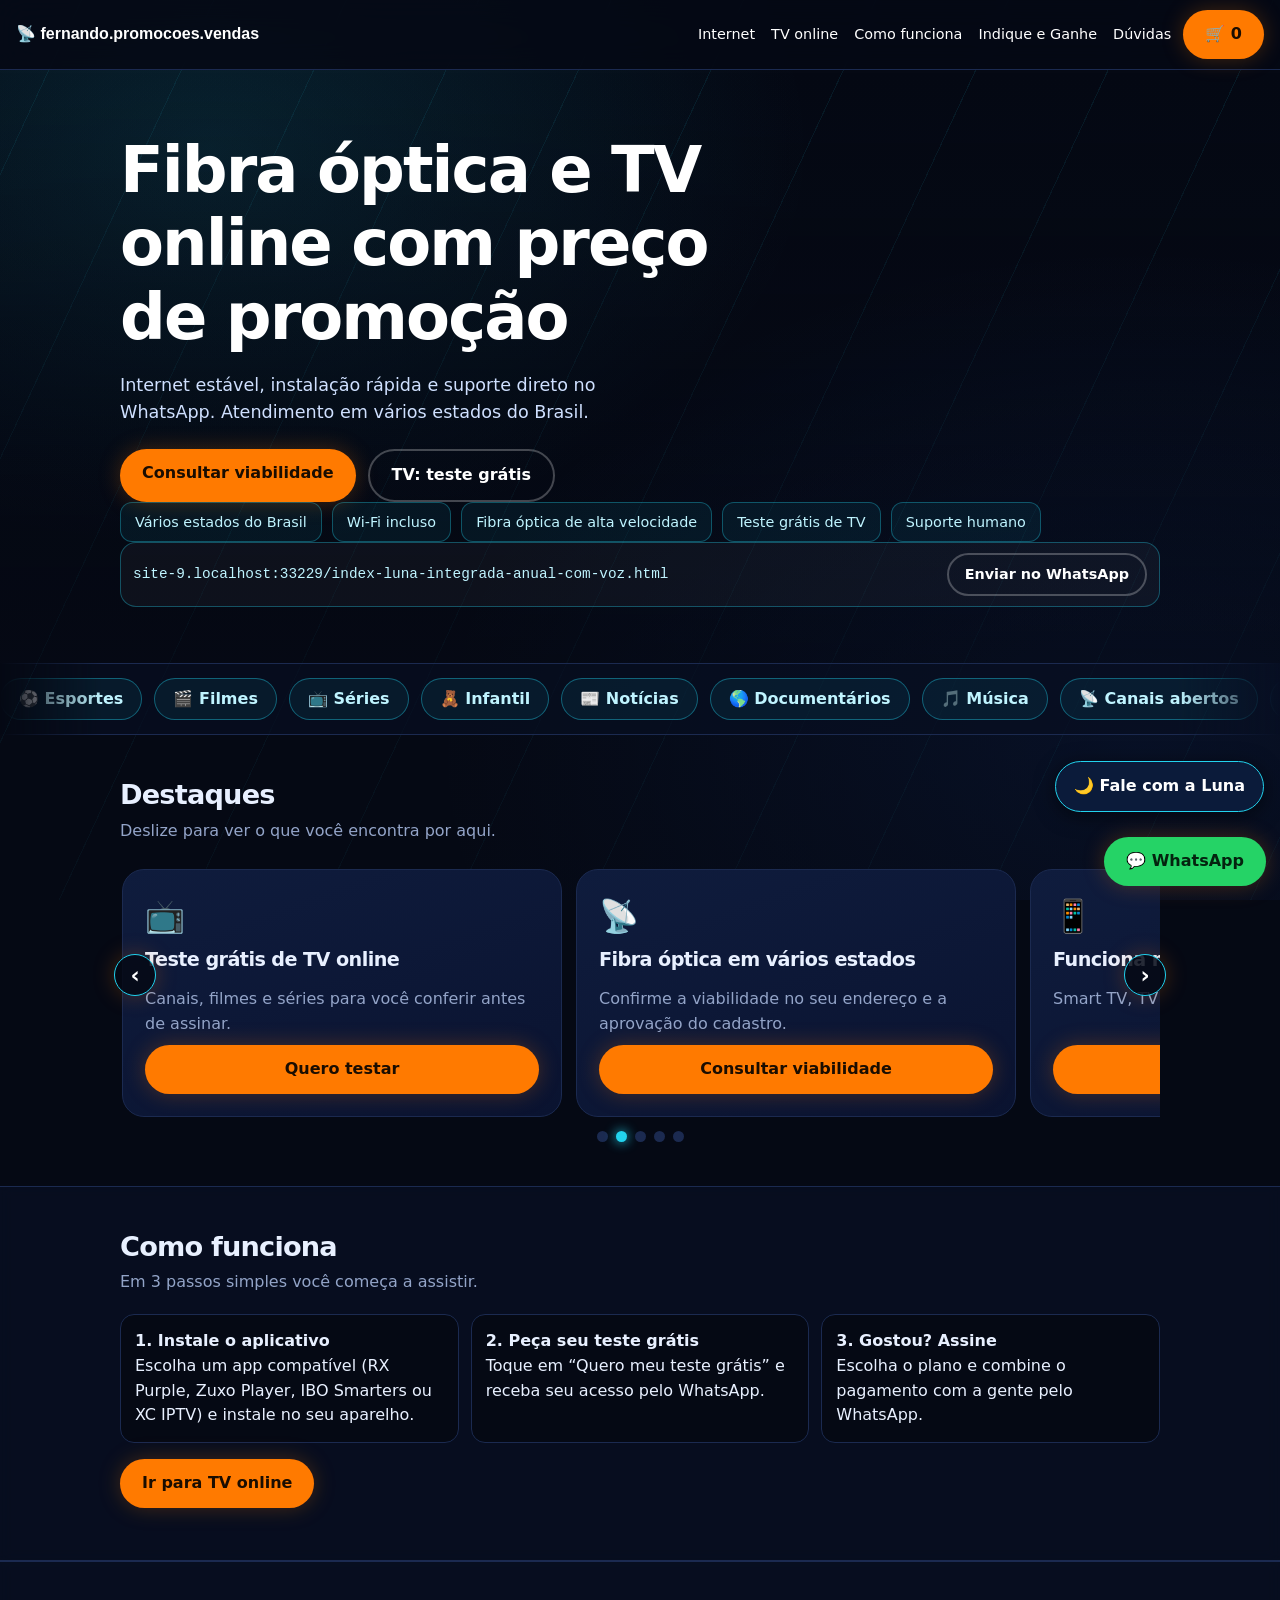
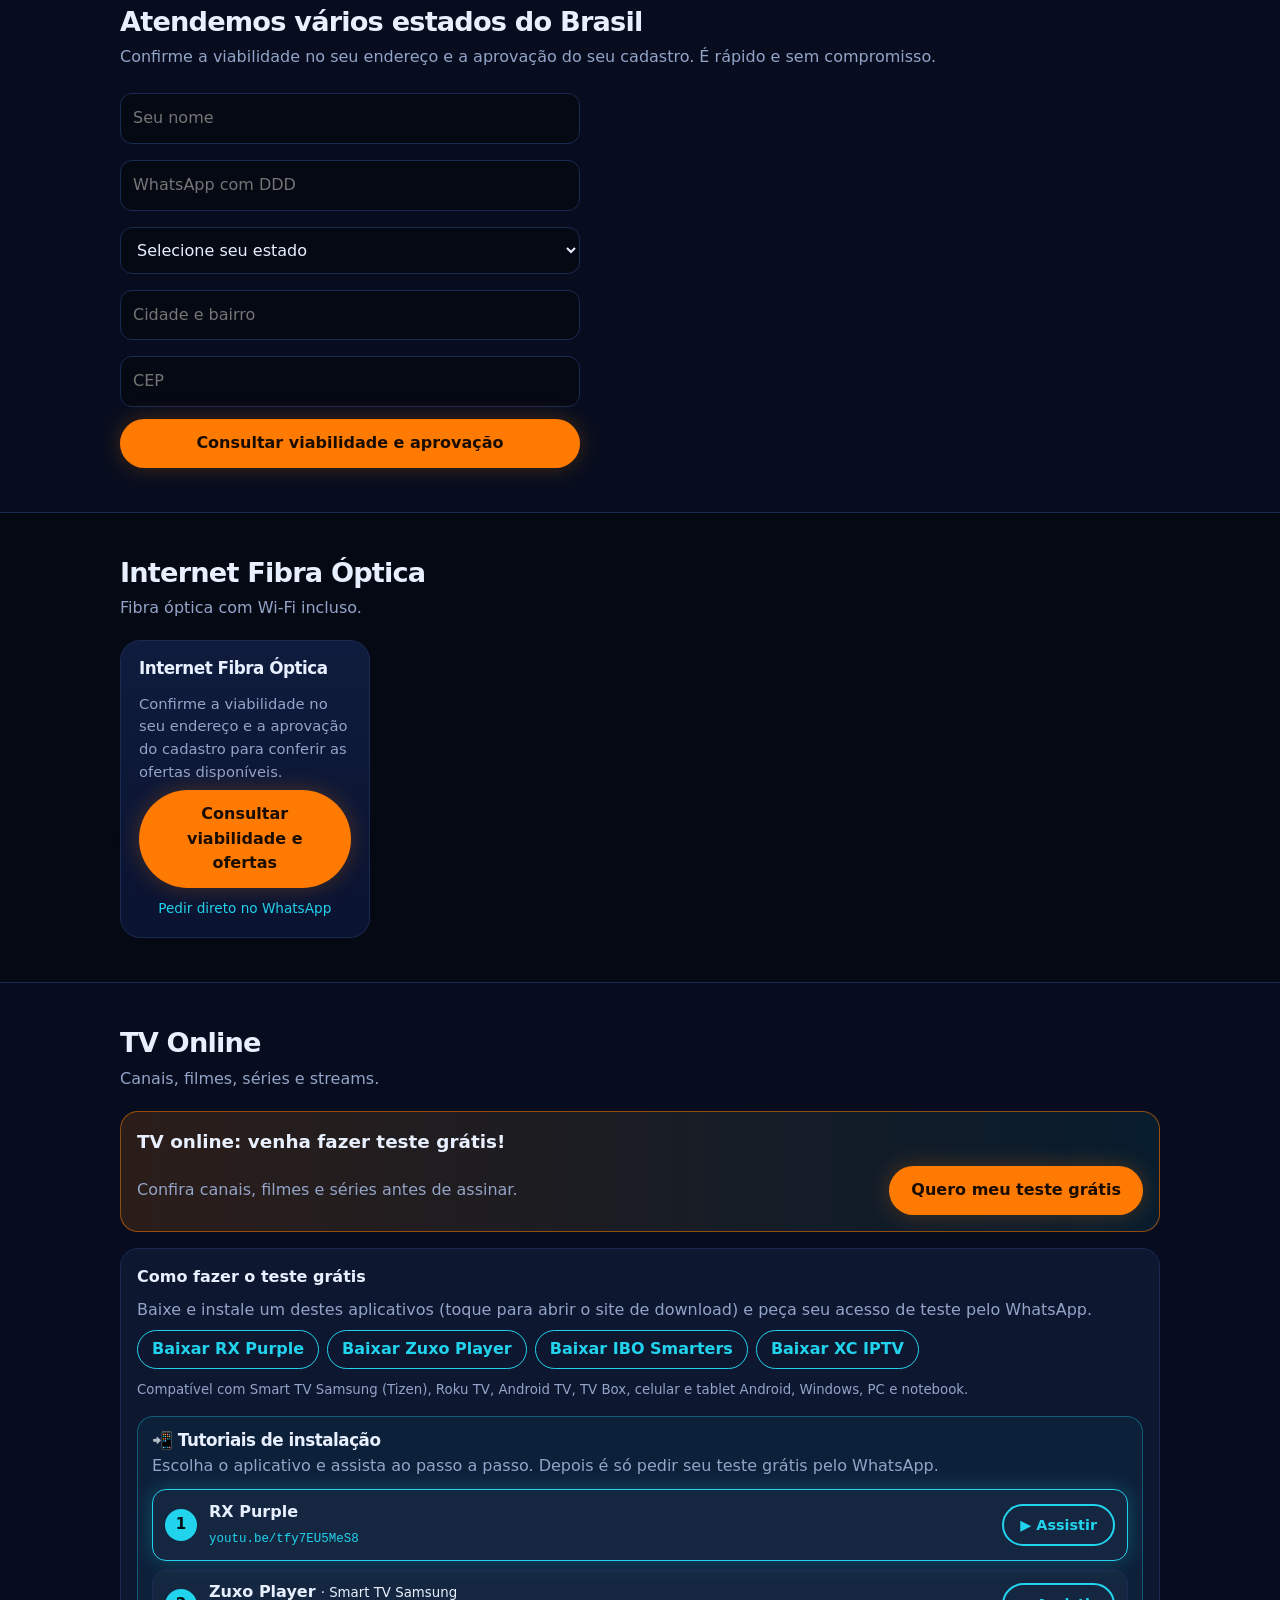
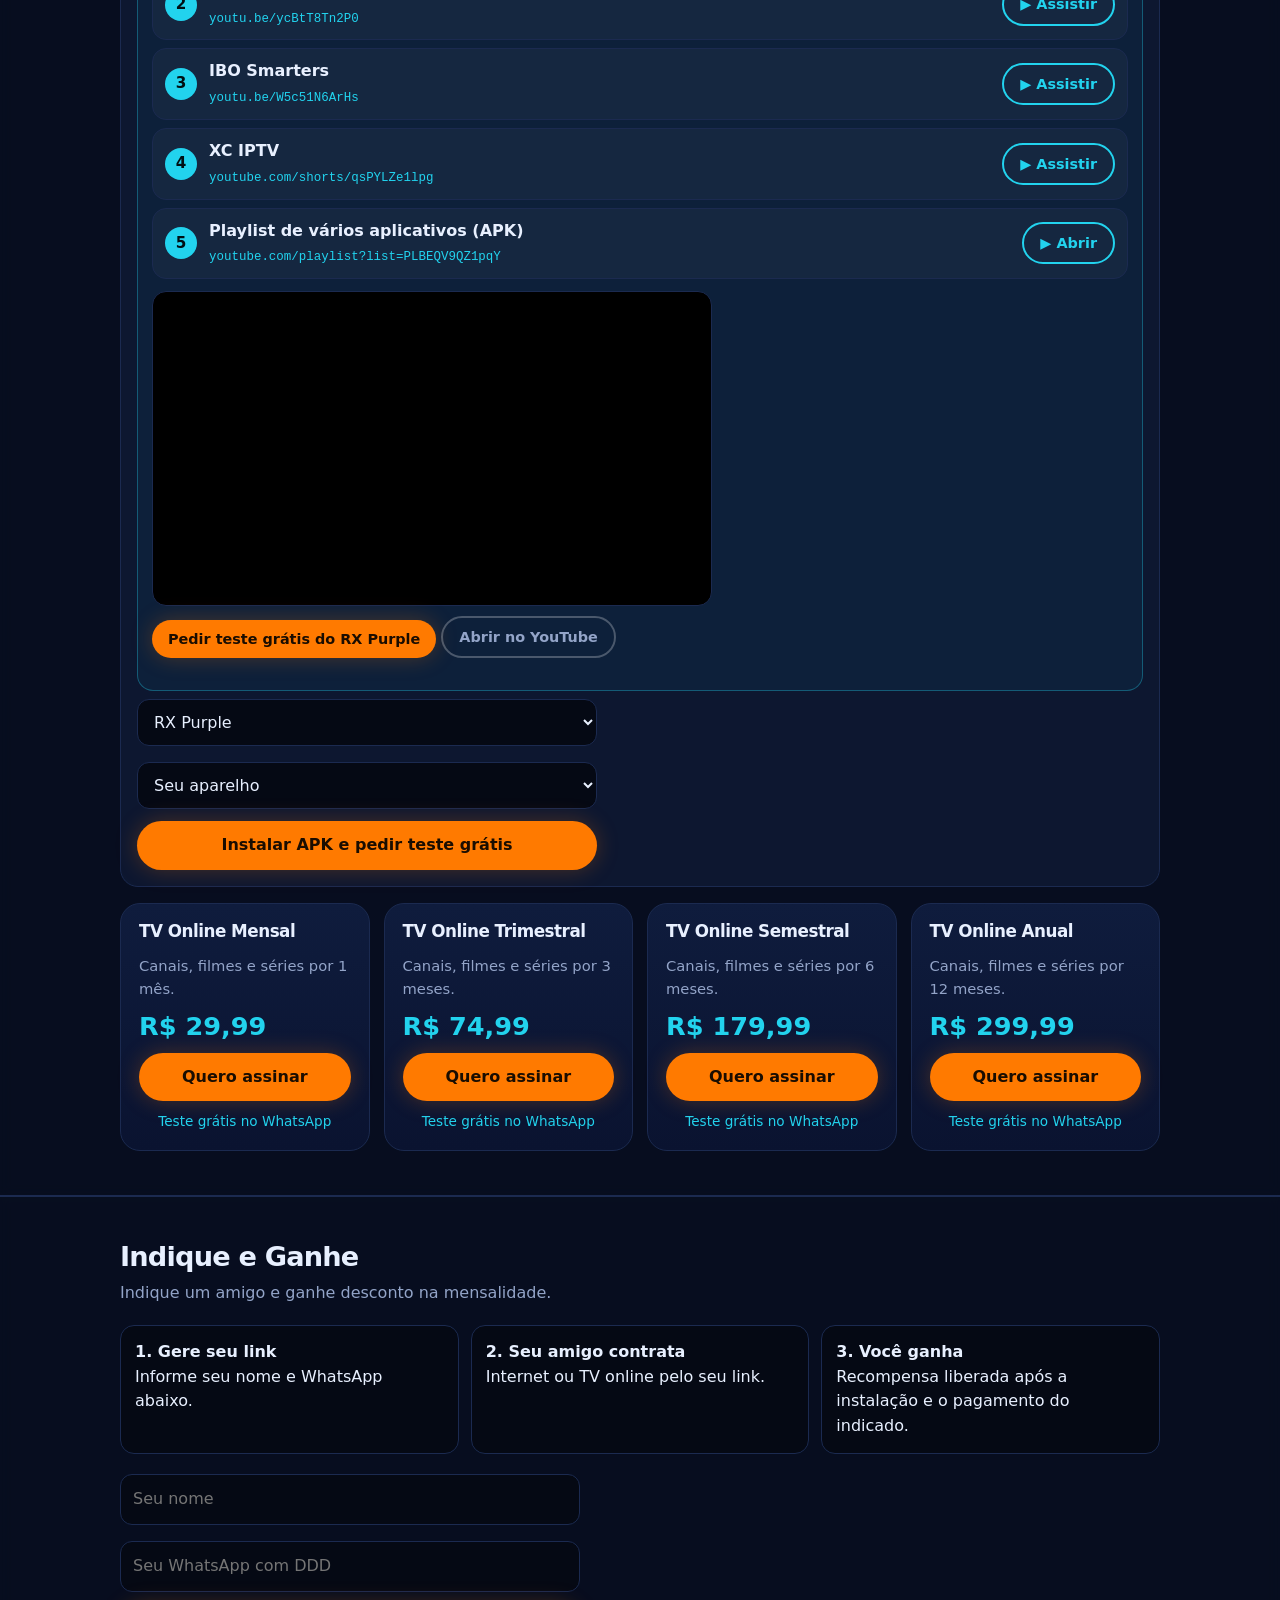
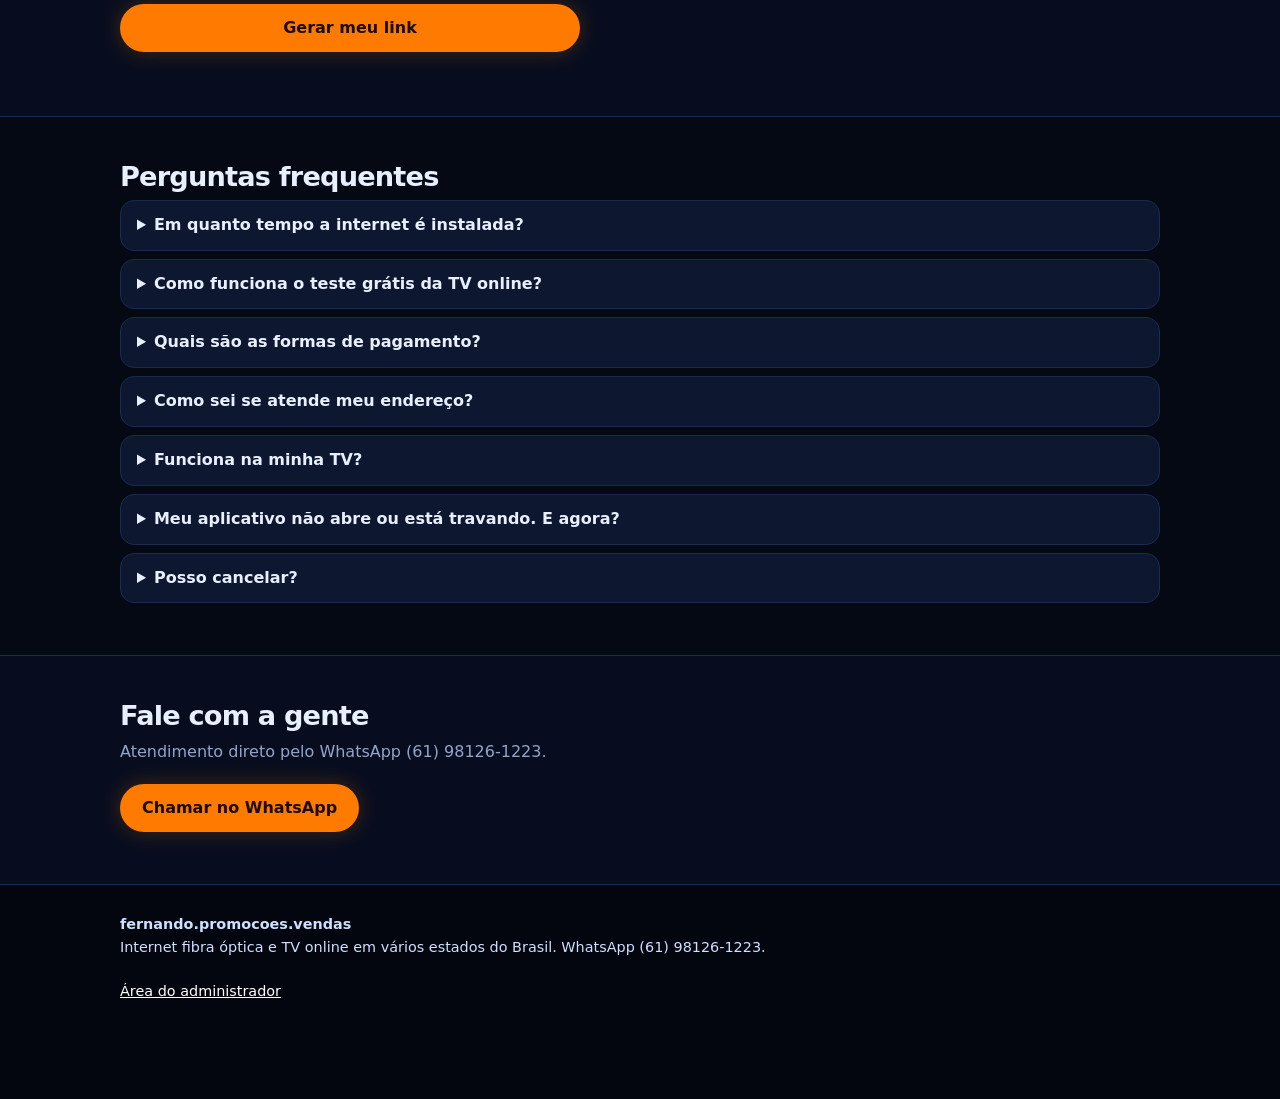
==== commit 3fc2f340: "Add files via upload" ====
--- a/index-luna-integrada-anual-com-voz.html
+++ b/index-luna-integrada-anual-com-voz.html
@@ -115,37 +115,8 @@
 @media(max-width:480px){#luna-panel{right:8px;bottom:138px;width:calc(100vw - 16px);height:min(65dvh,520px)}#luna-launch{right:12px;bottom:82px}}
 
 
-/* ===== Boas-vindas tecnológica e voz da Luna ===== */
-#luna-intro{position:fixed;inset:0;z-index:120;display:grid;place-items:center;padding:22px;background:radial-gradient(circle at 50% 42%,#123e61 0%,#071426 48%,#030711 100%);color:#eafaff;overflow:hidden}
-#luna-intro:before{content:"";position:absolute;width:min(78vw,560px);aspect-ratio:1;border:1px solid #22d3ee55;border-radius:50%;box-shadow:0 0 50px #22d3ee18,inset 0 0 50px #22d3ee18;animation:lunaOrbit 16s linear infinite}
-#luna-intro:after{content:"";position:absolute;inset:0;background:repeating-linear-gradient(0deg,transparent 0 3px,#22d3ee08 4px);pointer-events:none}
-.luna-welcome{position:relative;z-index:1;width:min(440px,100%);text-align:center;padding:34px 24px 28px;border:1px solid #22d3ee66;border-radius:28px;background:#071629d9;box-shadow:0 0 55px #22d3ee24,0 22px 70px #0009;backdrop-filter:blur(14px)}
-.luna-core{width:112px;height:112px;margin:0 auto 20px;border-radius:50%;display:grid;place-items:center;font-size:42px;color:#aaf7ff;border:1px solid #67e8f9;box-shadow:0 0 18px #22d3ee, inset 0 0 24px #22d3ee55;position:relative;animation:lunaPulse 2.8s ease-in-out infinite}
-.luna-core:before,.luna-core:after{content:"";position:absolute;inset:-12px;border:1px dashed #22d3ee88;border-radius:50%;animation:lunaOrbit 12s linear infinite}
-.luna-core:after{inset:-23px;border-style:solid;border-color:#22d3ee33;animation-direction:reverse;animation-duration:18s}
-.luna-welcome .eyebrow{font:700 .72rem/1.4 ui-monospace,monospace;letter-spacing:.22em;color:#67e8f9;text-transform:uppercase}
-.luna-welcome h2{margin:9px 0;color:#f0fdff;font-size:1.8rem}
-.luna-welcome p{color:#b9d5e7;margin:0 auto 22px;max-width:340px}
-#luna-enter{width:100%;background:linear-gradient(90deg,#0891b2,#22d3ee);color:#03121d;box-shadow:0 0 24px #22d3ee55}
-#luna-silent{margin-top:12px;background:transparent;border:1px solid #67e8f966;color:#c8f6ff;width:100%;box-shadow:none}
-#luna-voice-status{font-size:.75rem;color:#86b7c9;margin-top:13px;min-height:18px}
-@keyframes lunaOrbit{to{transform:rotate(360deg)}}
-@keyframes lunaPulse{0%,100%{transform:scale(.98);box-shadow:0 0 18px #22d3ee, inset 0 0 24px #22d3ee55}50%{transform:scale(1.04);box-shadow:0 0 34px #22d3ee,inset 0 0 30px #22d3ee77}}
-@media(prefers-reduced-motion:reduce){#luna-intro:before,.luna-core,.luna-core:before,.luna-core:after{animation:none!important}}
-
 </style></head><body>
 <div id="bg" aria-hidden="true"><div class="bgs b1 on"></div><div class="bgs b2"></div><div class="bgs b3"></div><i style="--t:18%;--d:0s"></i><i style="--t:48%;--d:2.5s"></i><i style="--t:78%;--d:4.5s"></i></div>
-<div id="luna-intro" role="dialog" aria-modal="true" aria-labelledby="luna-welcome-title">
-  <div class="luna-welcome">
-    <div class="luna-core" aria-hidden="true">🌙</div>
-    <div class="eyebrow">Sistema de atendimento iniciado</div>
-    <h2 id="luna-welcome-title">Olá, eu sou a Luna</h2>
-    <p>Seja bem-vindo! Estou aqui para ajudar você a encontrar sua internet fibra óptica ou conhecer nossos planos de TV online.</p>
-    <button id="luna-enter" type="button">▶ Ativar voz e entrar</button>
-    <button id="luna-silent" type="button">Entrar sem áudio</button>
-    <div id="luna-voice-status" aria-live="polite">Voz feminina em português, quando disponível no seu dispositivo.</div>
-  </div>
-</div>
 <header><b>📡 fernando.promocoes.vendas</b><nav><a href="#internet">Internet</a><a href="#tv">TV online</a><a href="#como">Como funciona</a><a href="#indique">Indique e Ganhe</a><a href="#faq">Dúvidas</a></nav><button id="bc" aria-label="Abrir carrinho">🛒 <span id="cn">0</span></button></header>
 <div class="hero"><div><h1>Fibra óptica e TV online com preço de promoção</h1><p>Internet estável, instalação rápida e suporte direto no WhatsApp. Atendimento em vários estados do Brasil.</p><div class="row"><a class="btn" href="#viabilidade">Consultar viabilidade</a><a class="btn alt" href="#tv">TV: teste grátis</a></div><div class="stats"><span>Vários estados do Brasil</span><span>Wi-Fi incluso</span><span>Fibra óptica de alta velocidade</span><span>Teste grátis de TV</span><span>Suporte humano</span></div><div class="lk"><span id="lu"></span><a class="btn alt" id="lw" target="_blank" rel="noopener" href="#">Enviar no WhatsApp</a></div></div></div>
 <div class="mq" aria-label="Categorias de canais"><div class="mt" id="mt"></div></div>
@@ -365,60 +336,4 @@
 })();
 
 
-/* ===== Saudação por voz da Luna (sem serviços pagos externos) ===== */
-(function(){
-  var intro=document.getElementById('luna-intro');
-  var enter=document.getElementById('luna-enter');
-  var silent=document.getElementById('luna-silent');
-  var status=document.getElementById('luna-voice-status');
-  if(!intro||!enter||!silent)return;
-  var greeting='Olá! Seja bem-vindo à Fernando Promoções e Vendas. Eu sou a Luna, sua assistente virtual. Posso ajudar você a conhecer as opções de internet fibra óptica e TV online. Quando quiser, é só abrir meu atendimento. Será um prazer ajudar!';
-  function closeIntro(){intro.style.opacity='0';intro.style.transition='opacity .35s ease';setTimeout(function(){intro.style.display='none'},380)}
-  function chime(){
-    try{
-      var C=window.AudioContext||window.webkitAudioContext;if(!C)return;
-      var ctx=new C();var now=ctx.currentTime;
-      [523.25,783.99,1046.5].forEach(function(freq,i){
-        var osc=ctx.createOscillator(),gain=ctx.createGain();
-        osc.type='sine';osc.frequency.value=freq;
-        gain.gain.setValueAtTime(.0001,now+i*.11);
-        gain.gain.exponentialRampToValueAtTime(.055,now+i*.11+.025);
-        gain.gain.exponentialRampToValueAtTime(.0001,now+i*.11+.22);
-        osc.connect(gain);gain.connect(ctx.destination);
-        osc.start(now+i*.11);osc.stop(now+i*.11+.24);
-      });
-      setTimeout(function(){ctx.close()},1000);
-    }catch(e){}
-  }
-  function getVoice(){
-    if(!window.speechSynthesis)return null;
-    var voices=window.speechSynthesis.getVoices()||[];
-    var pt=voices.filter(function(v){return /^pt(-|_)?br$/i.test(v.lang)||/^pt/i.test(v.lang)});
-    var female=pt.find(function(v){return /female|francisca|luciana|camila|google português|microsoft.*(female|francisca)|brasil/i.test(v.name)});
-    return female||pt[0]||null;
-  }
-  enter.addEventListener('click',function(){
-    chime();
-    if(!('speechSynthesis' in window)){
-      status.textContent='A voz não está disponível neste navegador. Você pode continuar pelo chat.';
-      closeIntro();return;
-    }
-    try{
-      window.speechSynthesis.cancel();
-      var utterance=new SpeechSynthesisUtterance(greeting);
-      var voice=getVoice();
-      utterance.lang=voice?voice.lang:'pt-BR';
-      if(voice)utterance.voice=voice;
-      utterance.rate=.94;utterance.pitch=1.08;utterance.volume=1;
-      utterance.onstart=function(){status.textContent='Luna está falando…'};
-      utterance.onerror=function(){status.textContent='Não foi possível iniciar a voz. Você pode continuar sem áudio.'};
-      utterance.onend=function(){status.textContent='Saudação concluída. Bem-vindo!'};
-      window.speechSynthesis.speak(utterance);
-      closeIntro();
-    }catch(e){status.textContent='Não foi possível iniciar a voz neste dispositivo.';closeIntro()}
-  });
-  silent.addEventListener('click',function(){closeIntro()});
-  if('speechSynthesis' in window){window.speechSynthesis.getVoices();window.speechSynthesis.addEventListener&&window.speechSynthesis.addEventListener('voiceschanged',function(){});}
-})();
-
 </script></body></html>
